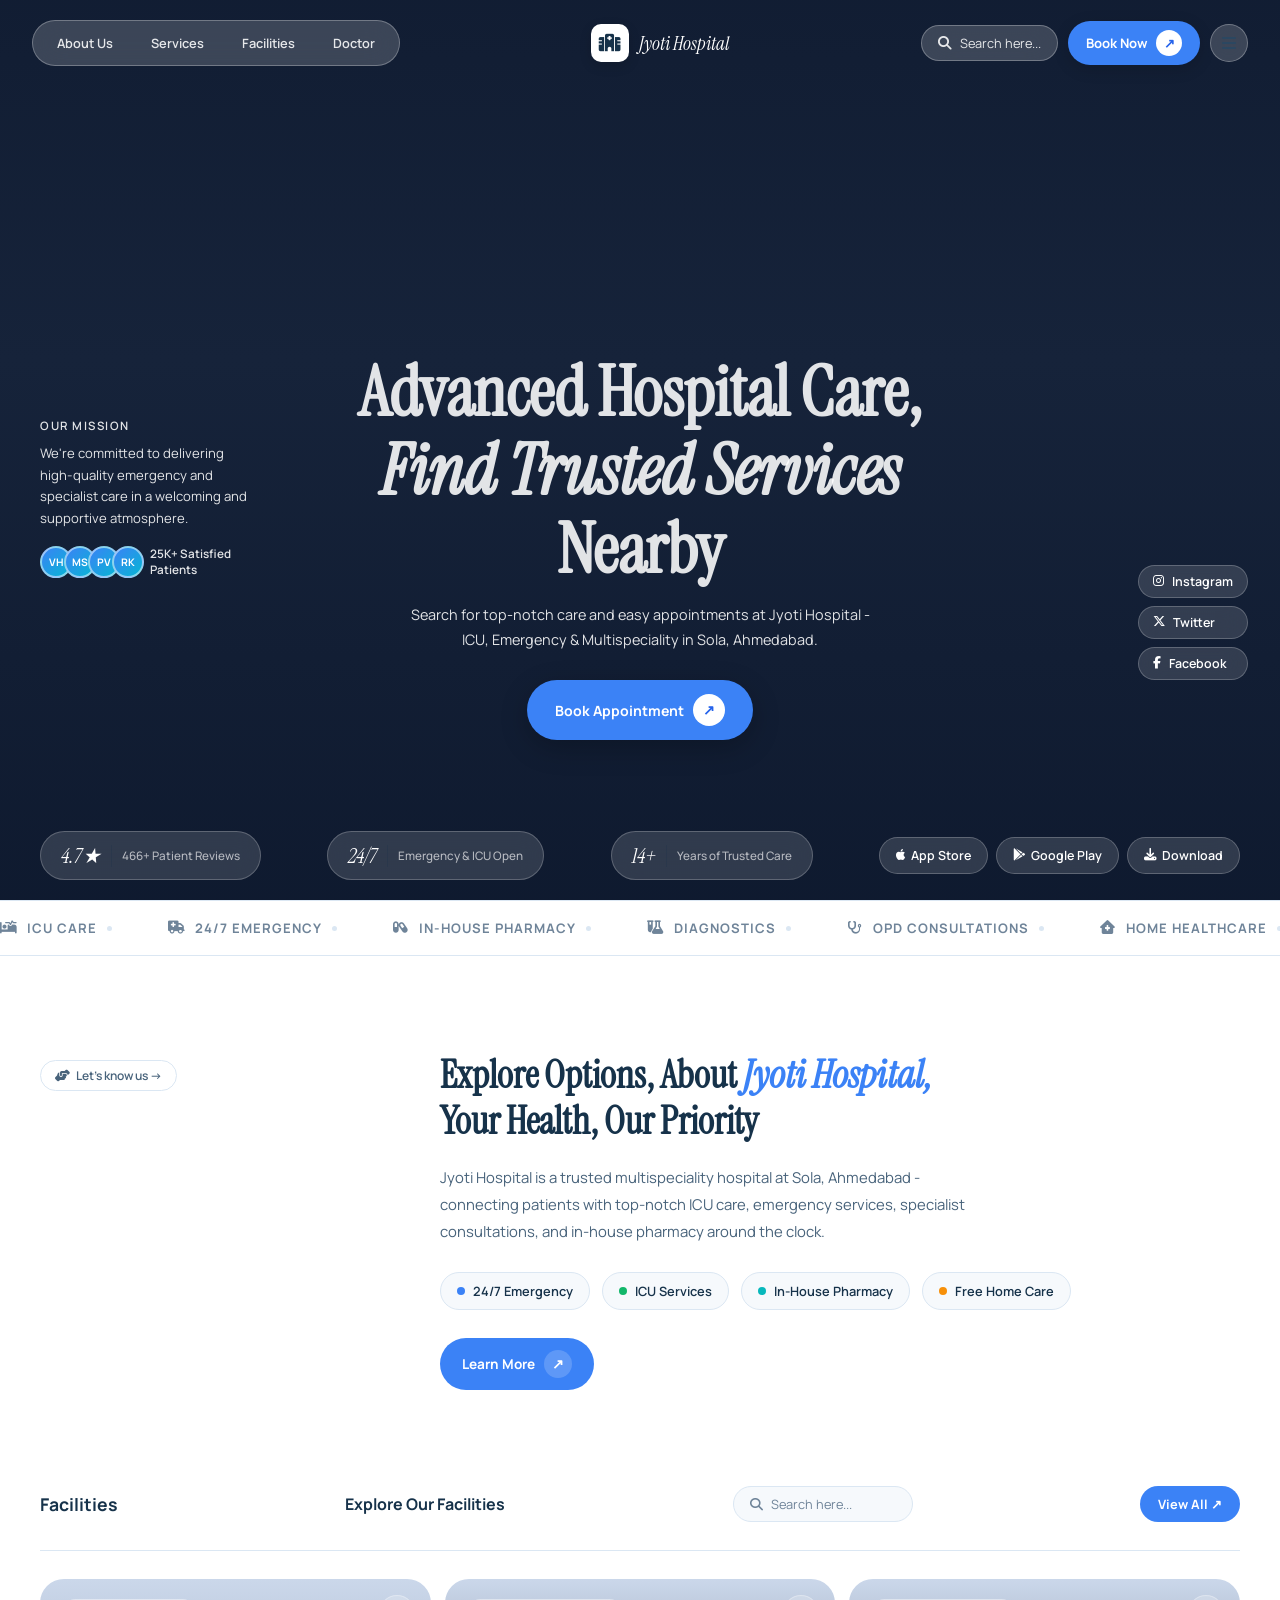
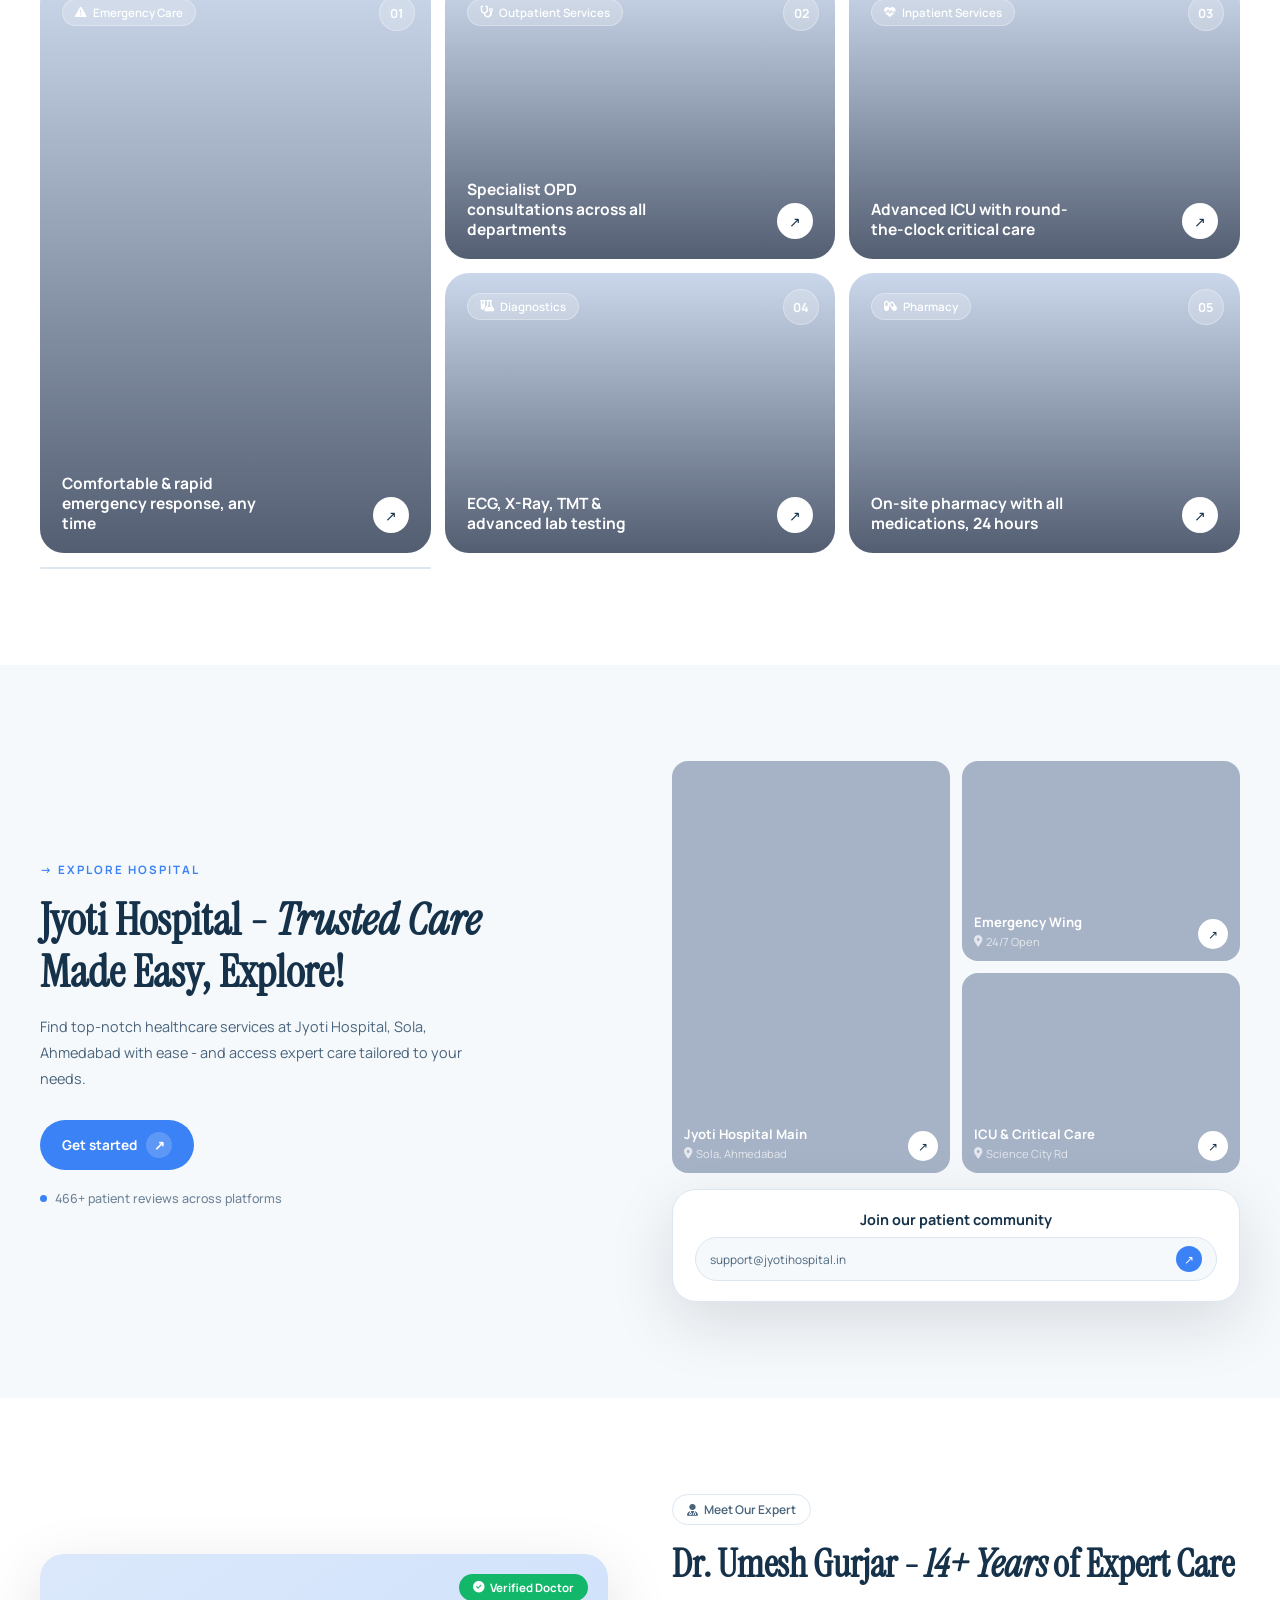
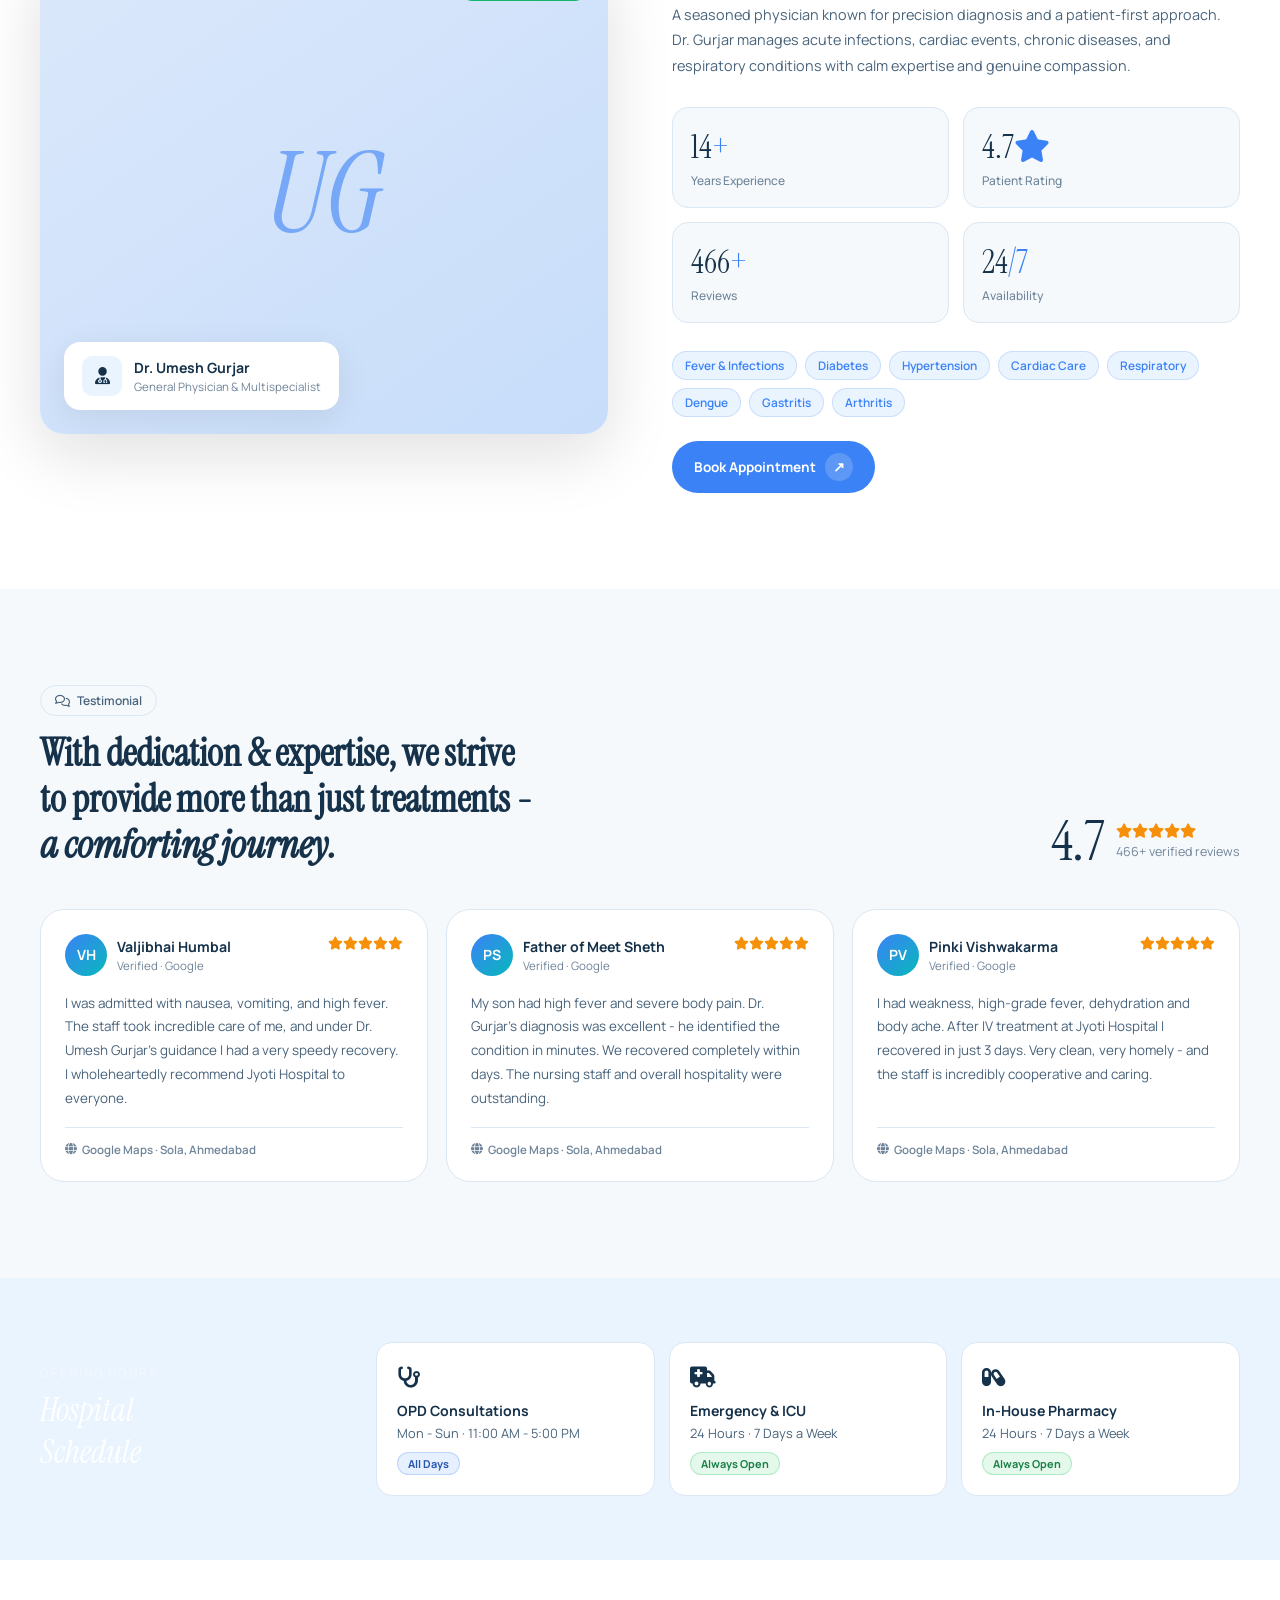
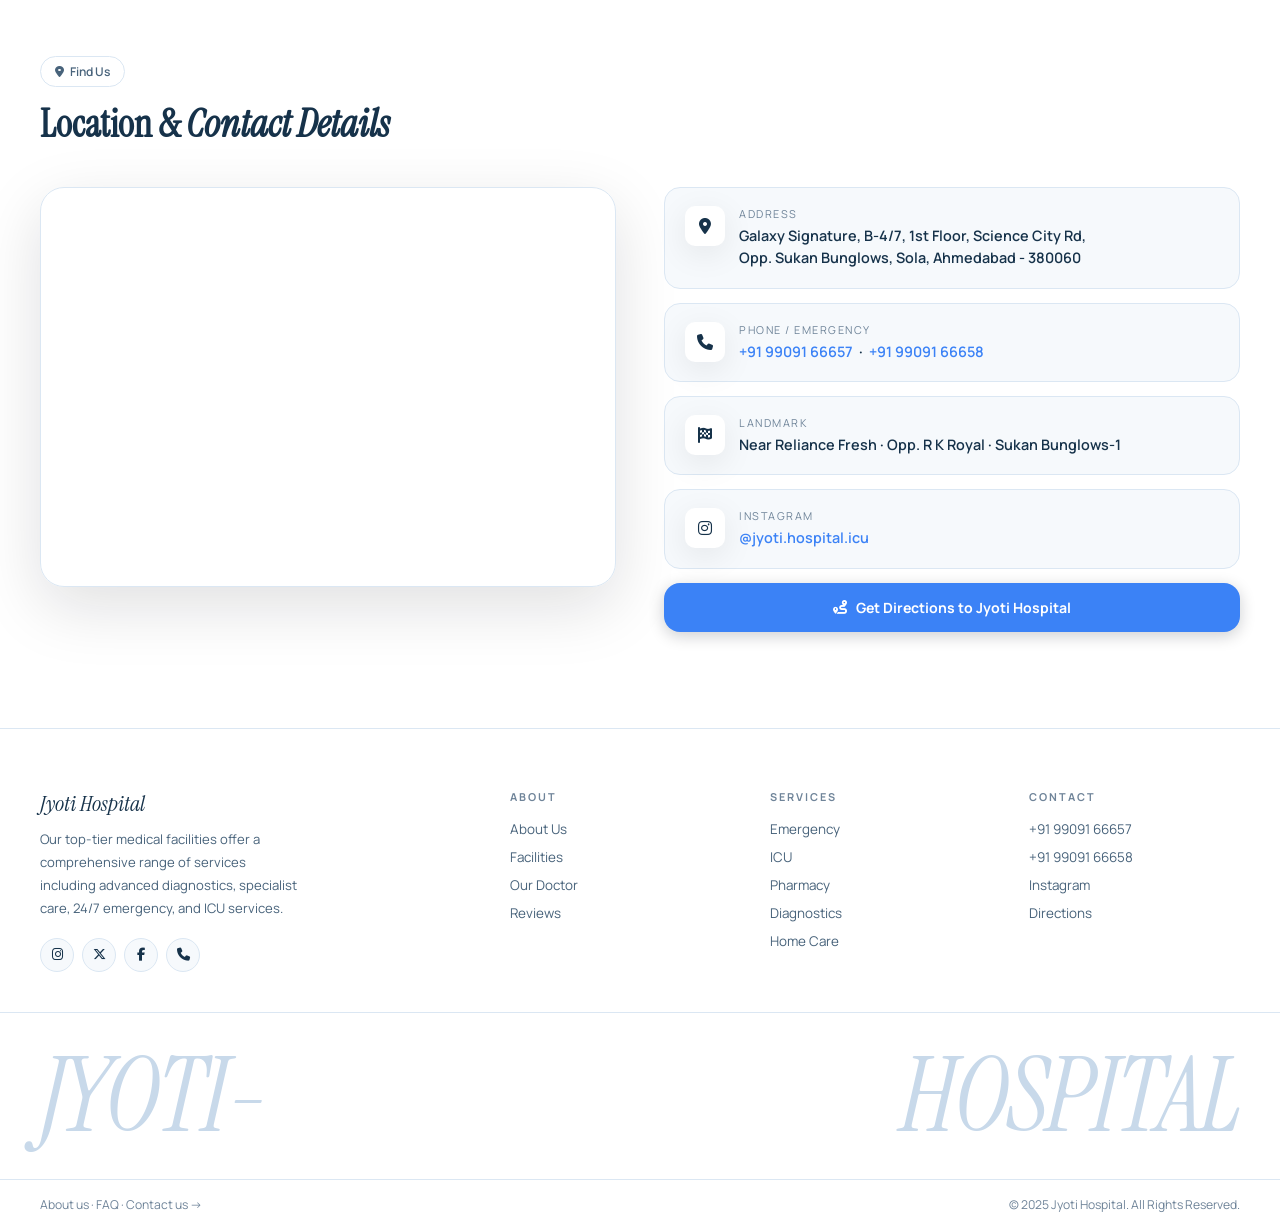
==== client/index.html @ 62dc6db6 "Initial commit of the hospital static website, including main entry point, 404 error page, and essen" ====
<!DOCTYPE html>
<html lang="en">
<head>
  <meta charset="UTF-8" />
  <meta name="viewport" content="width=device-width, initial-scale=1.0" />
  <title>Jyoti Hospital - ICU & Pharmacy, Ahmedabad</title>
  <meta
    name="description"
    content="Jyoti Hospital in Sola, Ahmedabad offers 24/7 emergency, ICU, in-house pharmacy, diagnostics, and specialist consultations."
  />
  <link
    href="https://fonts.googleapis.com/css2?family=Instrument+Serif:ital@0;1&family=Manrope:wght@300;400;500;600;700;800&display=swap"
    rel="stylesheet"
  />
  <link
    rel="stylesheet"
    href="https://cdn.jsdelivr.net/npm/@fortawesome/fontawesome-free@6.5.2/css/all.min.css"
  />
  <link rel="stylesheet" href="./assets/css/main.css" />
</head>
<body>
  <!-- NAV -->
  <div class="nav-wrap">
    <nav class="nav-pill-left">
      <a href="#about">About Us</a>
      <a href="#services">Services</a>
      <a href="#facilities">Facilities</a>
      <a href="#doctor">Doctor</a>
    </nav>
    <div class="nav-logo">
      <div class="nav-logo-icon"><i class="fa-solid fa-hospital"></i></div>
      <span class="nav-logo-name">Jyoti Hospital</span>
    </div>
    <div class="nav-right">
      <div class="nav-search"><span><i class="fa-solid fa-magnifying-glass"></i></span> Search here...</div>
      <a href="tel:+919909166657" class="nav-book"
        >Book Now
        <div
          class="btn-arrow"
          style="width: 26px; height: 26px; background: var(--ink); color: #fff; border-radius: 50%; display: flex; align-items: center; justify-content: center; font-size: 0.8rem"
        >
          ↗
        </div></a
      >
      <div class="nav-menu-btn"><i class="fa-solid fa-bars"></i></div>
    </div>
  </div>

  <!-- HERO -->
  <div class="hero">
    <div class="hero-img"></div>
    <div class="hero-overlay"></div>
    <div class="hero-content">
      <div class="hero-topleft">
        <div class="hero-topleft-label">Our Mission</div>
        <p>
          We're committed to delivering high-quality emergency and specialist care in a welcoming and supportive atmosphere.
        </p>
        <div class="hero-avatars">
          <div class="av-stack">
            <div class="av">VH</div>
            <div class="av">MS</div>
            <div class="av">PV</div>
            <div class="av">RK</div>
          </div>
          <span class="av-label">25K+ Satisfied Patients</span>
        </div>
      </div>

      <div class="hero-headline">
        <h1>Advanced Hospital Care,<br /><em>Find Trusted Services</em> Nearby</h1>
        <p>
          Search for top-notch care and easy appointments at Jyoti Hospital - ICU, Emergency &amp; Multispeciality in Sola, Ahmedabad.
        </p>
        <div class="hero-cta-row">
          <a href="tel:+919909166657" class="btn-hero">
            Book Appointment
            <div class="btn-hero-icon">↗</div>
          </a>
        </div>
      </div>

      <div class="hero-socials">
        <a href="https://www.instagram.com/jyoti.hospital.icu/" target="_blank" rel="noopener noreferrer" class="social-pill"
          ><i class="fa-brands fa-instagram"></i> Instagram</a
        >
        <a href="#" class="social-pill"><i class="fa-brands fa-x-twitter"></i> Twitter</a>
        <a href="https://www.facebook.com/JyotiHospitalICUPharmacy/" target="_blank" rel="noopener noreferrer" class="social-pill"
          ><i class="fa-brands fa-facebook-f"></i> Facebook</a
        >
      </div>

      <div class="hero-bottom">
        <div class="hero-stat-pill">
          <span class="hsp-num">4.7★</span>
          <span class="hsp-line"></span>
          <span class="hsp-lbl">466+ Patient Reviews</span>
        </div>
        <div class="hero-stat-pill">
          <span class="hsp-num">24/7</span>
          <span class="hsp-line"></span>
          <span class="hsp-lbl">Emergency & ICU Open</span>
        </div>
        <div class="hero-stat-pill">
          <span class="hsp-num">14+</span>
          <span class="hsp-line"></span>
          <span class="hsp-lbl">Years of Trusted Care</span>
        </div>
        <div class="hero-app-btns">
          <div class="app-btn"><i class="fa-brands fa-apple"></i> App Store</div>
          <div class="app-btn"><i class="fa-brands fa-google-play"></i> Google Play</div>
          <div class="app-btn"><i class="fa-solid fa-download"></i> Download</div>
        </div>
      </div>
    </div>
  </div>

  <!-- MARQUEE -->
  <div class="marquee-sec">
    <div class="marquee-track">
      <div class="marquee-item"><i class="fa-solid fa-bed-pulse"></i> ICU Care <span class="marquee-dot"></span></div>
      <div class="marquee-item"><i class="fa-solid fa-truck-medical"></i> 24/7 Emergency <span class="marquee-dot"></span></div>
      <div class="marquee-item"><i class="fa-solid fa-capsules"></i> In-House Pharmacy <span class="marquee-dot"></span></div>
      <div class="marquee-item"><i class="fa-solid fa-flask-vial"></i> Diagnostics <span class="marquee-dot"></span></div>
      <div class="marquee-item"><i class="fa-solid fa-stethoscope"></i> OPD Consultations <span class="marquee-dot"></span></div>
      <div class="marquee-item"><i class="fa-solid fa-house-medical"></i> Home Healthcare <span class="marquee-dot"></span></div>
      <div class="marquee-item"><i class="fa-solid fa-heart-pulse"></i> Cardiology <span class="marquee-dot"></span></div>
      <div class="marquee-item"><i class="fa-solid fa-vial-circle-check"></i> Nephrology <span class="marquee-dot"></span></div>
      <div class="marquee-item"><i class="fa-solid fa-bed-pulse"></i> ICU Care <span class="marquee-dot"></span></div>
      <div class="marquee-item"><i class="fa-solid fa-truck-medical"></i> 24/7 Emergency <span class="marquee-dot"></span></div>
      <div class="marquee-item"><i class="fa-solid fa-capsules"></i> In-House Pharmacy <span class="marquee-dot"></span></div>
      <div class="marquee-item"><i class="fa-solid fa-flask-vial"></i> Diagnostics <span class="marquee-dot"></span></div>
      <div class="marquee-item"><i class="fa-solid fa-stethoscope"></i> OPD Consultations <span class="marquee-dot"></span></div>
      <div class="marquee-item"><i class="fa-solid fa-house-medical"></i> Home Healthcare <span class="marquee-dot"></span></div>
      <div class="marquee-item"><i class="fa-solid fa-heart-pulse"></i> Cardiology <span class="marquee-dot"></span></div>
      <div class="marquee-item"><i class="fa-solid fa-vial-circle-check"></i> Nephrology <span class="marquee-dot"></span></div>
    </div>
  </div>

  <!-- ABOUT -->
  <div id="about" class="about-sec">
    <div class="about-tag-col sr">
      <div class="about-tag"><i class="fa-solid fa-handshake-angle"></i> Let's know us →</div>
    </div>
    <div class="about-main-col sr sd1">
      <h2>Explore Options, About <em>Jyoti Hospital,</em><br />Your Health, Our Priority</h2>
      <p>
        Jyoti Hospital is a trusted multispeciality hospital at Sola, Ahmedabad - connecting patients with top-notch ICU care, emergency services, specialist consultations, and in-house pharmacy around the clock.
      </p>
      <div class="about-feature-row">
        <div class="feat-pill"><span class="fp-dot fp-blue"></span> 24/7 Emergency</div>
        <div class="feat-pill"><span class="fp-dot fp-green"></span> ICU Services</div>
        <div class="feat-pill"><span class="fp-dot fp-teal"></span> In-House Pharmacy</div>
        <div class="feat-pill"><span class="fp-dot fp-gold"></span> Free Home Care</div>
      </div>
      <a href="#facilities" class="learn-btn">Learn More <div class="btn-arrow">↗</div></a>
    </div>
  </div>

  <!-- FACILITIES BENTO -->
  <section id="facilities" class="facilities-sec">
    <div class="fac-header sr">
      <span class="fac-title">Facilities</span>
      <span style="font-weight: 700; font-size: 1rem; color: var(--ink)">Explore Our Facilities</span>
      <div class="fac-search"><span><i class="fa-solid fa-magnifying-glass"></i></span> Search here...</div>
      <a href="#" class="view-all-btn">View All ↗</a>
    </div>
    <div class="bento sr">
      <div class="bento-card big">
        <div class="bc-img bg-emergency"></div>
        <div class="bc-overlay"></div>
        <div class="bc-content">
          <div class="bc-tag"><i class="fa-solid fa-triangle-exclamation"></i> Emergency Care</div>
          <div class="bc-bottom">
            <div>
              <div class="bc-title">Comfortable & rapid emergency response, any time</div>
            </div>
            <div class="bc-arrow">↗</div>
          </div>
        </div>
        <div class="bc-num">01</div>
      </div>

      <div class="bento-card">
        <div class="bc-img bg-opd"></div>
        <div class="bc-overlay"></div>
        <div class="bc-content">
          <div class="bc-tag"><i class="fa-solid fa-stethoscope"></i> Outpatient Services</div>
          <div class="bc-bottom">
            <div class="bc-title">Specialist OPD consultations across all departments</div>
            <div class="bc-arrow">↗</div>
          </div>
        </div>
        <div class="bc-num">02</div>
      </div>

      <div class="bento-card">
        <div class="bc-img bg-icu"></div>
        <div class="bc-overlay"></div>
        <div class="bc-content">
          <div class="bc-tag"><i class="fa-solid fa-heart-pulse"></i> Inpatient Services</div>
          <div class="bc-bottom">
            <div class="bc-title">Advanced ICU with round-the-clock critical care</div>
            <div class="bc-arrow">↗</div>
          </div>
        </div>
        <div class="bc-num">03</div>
      </div>

      <div class="bento-card">
        <div class="bc-img bg-diagnostics"></div>
        <div class="bc-overlay"></div>
        <div class="bc-content">
          <div class="bc-tag"><i class="fa-solid fa-flask-vial"></i> Diagnostics</div>
          <div class="bc-bottom">
            <div class="bc-title">ECG, X-Ray, TMT & advanced lab testing</div>
            <div class="bc-arrow">↗</div>
          </div>
        </div>
        <div class="bc-num">04</div>
      </div>

      <div class="bento-card">
        <div class="bc-img bg-pharmacy"></div>
        <div class="bc-overlay"></div>
        <div class="bc-content">
          <div class="bc-tag"><i class="fa-solid fa-capsules"></i> Pharmacy</div>
          <div class="bc-bottom">
            <div class="bc-title">On-site pharmacy with all medications, 24 hours</div>
            <div class="bc-arrow">↗</div>
          </div>
        </div>
        <div class="bc-num">05</div>
      </div>

      <div class="bento-card" style="background: var(--sky); border: 1.5px solid var(--border)">
        <div class="bc-content" style="justify-content: center; text-align: center; align-items: center; gap: 16px">
          <div style="font-size: 2.5rem"><i class="fa-regular fa-calendar-check"></i></div>
          <div>
            <div style="font-size: 0.88rem; font-weight: 700; color: var(--ink); margin-bottom: 8px">Book an Appointment</div>
            <div style="font-size: 0.78rem; color: var(--sub); line-height: 1.6">
              For personalised consultations, specialist treatments, or routine check-ups - take a step towards better health.
            </div>
          </div>
          <a
            href="tel:+919909166657"
            style="display: inline-flex; align-items: center; gap: 8px; background: var(--ink); color: #fff; font-size: 0.82rem; font-weight: 700; padding: 10px 20px; border-radius: var(--r-pill)"
            ><i class="fa-solid fa-phone"></i> Call Now ↗</a
          >
        </div>
      </div>
    </div>
  </section>

  <!-- EXPLORE / NEARBY -->
  <section class="explore-sec">
    <div class="explore-inner">
      <div class="explore-grid">
        <div class="explore-left sr">
          <div class="explore-tag">→ Explore Hospital</div>
          <h2>Jyoti Hospital - <em>Trusted Care</em><br />Made Easy, Explore!</h2>
          <p>
            Find top-notch healthcare services at Jyoti Hospital, Sola, Ahmedabad with ease - and access expert care tailored to your needs.
          </p>
          <a href="tel:+919909166657" class="get-started"
            >Get started
            <div
              style="width: 26px; height: 26px; background: rgba(255, 255, 255, 0.18); border-radius: 50%; display: flex; align-items: center; justify-content: center; font-size: 0.8rem"
            >
              ↗
            </div></a
          >
          <div class="trust-row">
            <div class="trust-dot"></div>
            <span class="trust-txt">466+ patient reviews across platforms</span>
          </div>
        </div>
        <div class="explore-right sr sd1">
          <div class="mosaic">
            <div class="mosaic-card">
              <div class="mc-img" style="background-image: url('https://images.unsplash.com/photo-1519494026892-80bbd2d6fd0d?w=600&q=80')"></div>
              <div class="mc-overlay"></div>
              <div class="mc-label">
                <div>
                  <div class="mc-title">Jyoti Hospital Main</div>
                  <div class="mc-loc"><i class="fa-solid fa-location-dot"></i> Sola, Ahmedabad</div>
                </div>
                <div class="mc-btn">↗</div>
              </div>
            </div>
            <div class="mosaic-card">
              <div class="mc-img" style="background-image: url('https://images.unsplash.com/photo-1586773860418-d37222d8fce3?w=600&q=80')"></div>
              <div class="mc-overlay"></div>
              <div class="mc-label">
                <div>
                  <div class="mc-title">Emergency Wing</div>
                  <div class="mc-loc"><i class="fa-solid fa-location-dot"></i> 24/7 Open</div>
                </div>
                <div class="mc-btn">↗</div>
              </div>
            </div>
            <div class="mosaic-card">
              <div class="mc-img" style="background-image: url('https://images.unsplash.com/photo-1576091160399-112ba8d25d1d?w=600&q=80')"></div>
              <div class="mc-overlay"></div>
              <div class="mc-label">
                <div>
                  <div class="mc-title">ICU & Critical Care</div>
                  <div class="mc-loc"><i class="fa-solid fa-location-dot"></i> Science City Rd</div>
                </div>
                <div class="mc-btn">↗</div>
              </div>
            </div>
          </div>
          <div class="community-card" style="position: relative; top: auto; left: auto; transform: none; margin-top: 16px">
            <div class="cc-title">Join our patient community</div>
            <div class="cc-email">
              <span>support@jyotihospital.in</span>
              <div
                style="width: 26px; height: 26px; background: var(--blue); border-radius: 50%; display: flex; align-items: center; justify-content: center; font-size: 0.75rem; color: #fff; flex-shrink: 0"
              >
                ↗
              </div>
            </div>
          </div>
        </div>
      </div>
    </div>
  </section>

  <!-- DOCTOR -->
  <section id="doctor" class="doctor-sec">
    <div class="doc-grid">
      <div class="doc-left sr">
        <div class="doc-img-frame">
          <div class="doc-img-bg"></div>
          <div class="doc-initials">UG</div>
          <div class="doc-badge">
            <div class="db-icon"><i class="fa-solid fa-user-doctor"></i></div>
            <div>
              <div class="db-name">Dr. Umesh Gurjar</div>
              <div class="db-role">General Physician & Multispecialist</div>
            </div>
          </div>
          <div class="doc-verified-badge"><i class="fa-solid fa-circle-check"></i> Verified Doctor</div>
        </div>
      </div>
      <div class="doc-right sr sd1">
        <div class="about-tag" style="margin-bottom: 16px"><i class="fa-solid fa-user-doctor"></i> Meet Our Expert</div>
        <h2
          style="font-family: 'Instrument Serif', serif; font-size: clamp(1.8rem, 3vw, 2.8rem); color: var(--ink); line-height: 1.2; margin-bottom: 14px"
        >
          Dr. Umesh Gurjar - <em>14+ Years</em> of Expert Care
        </h2>
        <p style="font-size: 0.9rem; color: var(--sub); line-height: 1.8; margin-bottom: 20px">
          A seasoned physician known for precision diagnosis and a patient-first approach. Dr. Gurjar manages acute infections,
          cardiac events, chronic diseases, and respiratory conditions with calm expertise and genuine compassion.
        </p>
        <div class="doc-stats">
          <div class="dstat"><div class="dstat-num">14<span>+</span></div><div class="dstat-lbl">Years Experience</div></div>
          <div class="dstat"><div class="dstat-num">4.7<span><i class="fa-solid fa-star"></i></span></div><div class="dstat-lbl">Patient Rating</div></div>
          <div class="dstat"><div class="dstat-num">466<span>+</span></div><div class="dstat-lbl">Reviews</div></div>
          <div class="dstat"><div class="dstat-num">24<span>/7</span></div><div class="dstat-lbl">Availability</div></div>
        </div>
        <div class="specialty-tags">
          <span class="stag">Fever & Infections</span>
          <span class="stag">Diabetes</span>
          <span class="stag">Hypertension</span>
          <span class="stag">Cardiac Care</span>
          <span class="stag">Respiratory</span>
          <span class="stag">Dengue</span>
          <span class="stag">Gastritis</span>
          <span class="stag">Arthritis</span>
        </div>
        <a href="tel:+919909166657" class="learn-btn" style="margin-top: 24px">Book Appointment <div class="btn-arrow">↗</div></a>
      </div>
    </div>
  </section>

  <!-- REVIEWS -->
  <section id="reviews" class="reviews-sec">
    <div class="reviews-inner">
      <div class="reviews-header sr">
        <div>
          <div class="testimonial-tag"><i class="fa-regular fa-comments"></i> Testimonial</div>
          <h2 style="font-family: 'Instrument Serif', serif; font-size: clamp(1.8rem, 3vw, 2.6rem); color: var(--ink); max-width: 500px; line-height: 1.2">
            With dedication & expertise, we strive to provide more than just treatments - <em>a comforting journey.</em>
          </h2>
        </div>
        <div>
          <div class="rev-score-row">
            <div class="rev-score-num">4.7</div>
            <div>
              <div class="rev-score-stars"><i class="fa-solid fa-star"></i><i class="fa-solid fa-star"></i><i class="fa-solid fa-star"></i><i class="fa-solid fa-star"></i><i class="fa-solid fa-star"></i></div>
              <div class="rev-score-note">466+ verified reviews</div>
            </div>
          </div>
        </div>
      </div>
      <div class="reviews-grid sr">
        <div class="rev-card">
          <div class="rev-top">
            <div style="display: flex; align-items: center; gap: 10px">
              <div class="rev-av">VH</div>
              <div>
                <div class="rev-name">Valjibhai Humbal</div>
                <div class="rev-date">Verified · Google</div>
              </div>
            </div>
            <div class="rev-stars2"><i class="fa-solid fa-star"></i><i class="fa-solid fa-star"></i><i class="fa-solid fa-star"></i><i class="fa-solid fa-star"></i><i class="fa-solid fa-star"></i></div>
          </div>
          <p class="rev-text">
            I was admitted with nausea, vomiting, and high fever. The staff took incredible care of me, and under Dr. Umesh Gurjar's guidance I had a very speedy recovery. I wholeheartedly recommend Jyoti Hospital to everyone.
          </p>
          <div class="rev-platform"><i class="fa-solid fa-globe"></i> Google Maps · Sola, Ahmedabad</div>
        </div>

        <div class="rev-card">
          <div class="rev-top">
            <div style="display: flex; align-items: center; gap: 10px">
              <div class="rev-av">PS</div>
              <div>
                <div class="rev-name">Father of Meet Sheth</div>
                <div class="rev-date">Verified · Google</div>
              </div>
            </div>
            <div class="rev-stars2"><i class="fa-solid fa-star"></i><i class="fa-solid fa-star"></i><i class="fa-solid fa-star"></i><i class="fa-solid fa-star"></i><i class="fa-solid fa-star"></i></div>
          </div>
          <p class="rev-text">
            My son had high fever and severe body pain. Dr. Gurjar's diagnosis was excellent - he identified the condition in minutes. We recovered completely within days. The nursing staff and overall hospitality were outstanding.
          </p>
          <div class="rev-platform"><i class="fa-solid fa-globe"></i> Google Maps · Sola, Ahmedabad</div>
        </div>

        <div class="rev-card">
          <div class="rev-top">
            <div style="display: flex; align-items: center; gap: 10px">
              <div class="rev-av">PV</div>
              <div>
                <div class="rev-name">Pinki Vishwakarma</div>
                <div class="rev-date">Verified · Google</div>
              </div>
            </div>
            <div class="rev-stars2"><i class="fa-solid fa-star"></i><i class="fa-solid fa-star"></i><i class="fa-solid fa-star"></i><i class="fa-solid fa-star"></i><i class="fa-solid fa-star"></i></div>
          </div>
          <p class="rev-text">
            I had weakness, high-grade fever, dehydration and body ache. After IV treatment at Jyoti Hospital I recovered in just 3 days. Very clean, very homely - and the staff is incredibly cooperative and caring.
          </p>
          <div class="rev-platform"><i class="fa-solid fa-globe"></i> Google Maps · Sola, Ahmedabad</div>
        </div>
      </div>
    </div>
  </section>

  <!-- TIMINGS -->
  <div class="timings-sec">
    <div class="timings-inner">
      <div class="sr">
        <div class="timings-label">
          <small>Opening Hours</small>
          Hospital<br /><em style="font-style: italic">Schedule</em>
        </div>
      </div>
      <div class="timings-grid sr sd1">
        <div class="tcard">
          <div class="tcard-icon"><i class="fa-solid fa-stethoscope"></i></div>
          <div class="tcard-title">OPD Consultations</div>
          <div class="tcard-time">Mon - Sun · 11:00 AM - 5:00 PM</div>
          <div class="tcard-badge tb-blue">All Days</div>
        </div>
        <div class="tcard">
          <div class="tcard-icon"><i class="fa-solid fa-truck-medical"></i></div>
          <div class="tcard-title">Emergency & ICU</div>
          <div class="tcard-time">24 Hours · 7 Days a Week</div>
          <div class="tcard-badge tb-green">Always Open</div>
        </div>
        <div class="tcard">
          <div class="tcard-icon"><i class="fa-solid fa-capsules"></i></div>
          <div class="tcard-title">In-House Pharmacy</div>
          <div class="tcard-time">24 Hours · 7 Days a Week</div>
          <div class="tcard-badge tb-green">Always Open</div>
        </div>
      </div>
    </div>
  </div>

  <!-- CONTACT -->
  <section id="contact" class="contact-sec">
    <div class="sr" style="margin-bottom: 40px">
      <div class="about-tag" style="margin-bottom: 14px"><i class="fa-solid fa-location-dot"></i> Find Us</div>
      <h2 style="font-family: 'Instrument Serif', serif; font-size: clamp(1.8rem, 3vw, 2.6rem); color: var(--ink); line-height: 1.2">
        Location & <em>Contact Details</em>
      </h2>
    </div>
    <div class="contact-grid">
      <div class="map-box sr">
        <iframe
          src="https://www.google.com/maps/embed?pb=!1m18!1m12!1m3!1d3671.5!2d72.5310!3d23.0730!2m3!1f0!2f0!3f0!3m2!1i1024!2i768!4f13.1!3m3!1m2!1s0x395e832a!2sJyoti+Hospital+ICU+%26+Pharmacy!5e0!3m2!1sen!2sin!4v1680000000000!5m2!1sen!2sin"
          allowfullscreen
          loading="lazy"
          referrerpolicy="no-referrer-when-downgrade"
        ></iframe>
      </div>
      <div class="contact-info sr sd1">
        <div class="ci-card">
          <div class="ci-icon"><i class="fa-solid fa-location-dot"></i></div>
          <div>
            <div class="ci-lbl">Address</div>
            <div class="ci-val">
              Galaxy Signature, B-4/7, 1st Floor, Science City Rd,<br />
              Opp. Sukan Bunglows, Sola, Ahmedabad - 380060
            </div>
          </div>
        </div>
        <div class="ci-card">
          <div class="ci-icon"><i class="fa-solid fa-phone"></i></div>
          <div>
            <div class="ci-lbl">Phone / Emergency</div>
            <div class="ci-val">
              <a href="tel:+919909166657">+91 99091 66657</a> &nbsp;·&nbsp; <a href="tel:+919909166658">+91 99091 66658</a>
            </div>
          </div>
        </div>
        <div class="ci-card">
          <div class="ci-icon"><i class="fa-solid fa-flag-checkered"></i></div>
          <div>
            <div class="ci-lbl">Landmark</div>
            <div class="ci-val">Near Reliance Fresh · Opp. R K Royal · Sukan Bunglows-1</div>
          </div>
        </div>
        <div class="ci-card">
          <div class="ci-icon"><i class="fa-brands fa-instagram"></i></div>
          <div>
            <div class="ci-lbl">Instagram</div>
            <div class="ci-val">
              <a href="https://www.instagram.com/jyoti.hospital.icu/" target="_blank" rel="noopener noreferrer">@jyoti.hospital.icu</a>
            </div>
          </div>
        </div>
        <a href="https://www.google.com/maps/dir/?api=1&destination=Jyoti+Hospital+Sola+Ahmedabad" target="_blank" rel="noopener noreferrer" class="dir-cta"
          ><i class="fa-solid fa-route"></i> Get Directions to Jyoti Hospital</a
        >
      </div>
    </div>
  </section>

  <!-- FOOTER -->
  <footer>
    <div class="footer-top">
      <div>
        <div class="fb-name">Jyoti Hospital</div>
        <p class="fb-desc">
          Our top-tier medical facilities offer a comprehensive range of services including advanced diagnostics, specialist care, 24/7 emergency, and ICU services.
        </p>
        <div class="fb-socials">
          <a class="fb-soc" href="https://www.instagram.com/jyoti.hospital.icu/" target="_blank" rel="noopener noreferrer"><i class="fa-brands fa-instagram"></i></a>
          <a class="fb-soc" href="#" target="_blank" rel="noopener noreferrer"><i class="fa-brands fa-x-twitter"></i></a>
          <a class="fb-soc" href="https://www.facebook.com/JyotiHospitalICUPharmacy/" target="_blank" rel="noopener noreferrer"><i class="fa-brands fa-facebook-f"></i></a>
          <a class="fb-soc" href="tel:+919909166657"><i class="fa-solid fa-phone"></i></a>
        </div>
      </div>
      <div class="fc">
        <div class="fc-head">About</div>
        <a href="#about">About Us</a>
        <a href="#facilities">Facilities</a>
        <a href="#doctor">Our Doctor</a>
        <a href="#reviews">Reviews</a>
      </div>
      <div class="fc">
        <div class="fc-head">Services</div>
        <a href="#facilities">Emergency</a>
        <a href="#facilities">ICU</a>
        <a href="#facilities">Pharmacy</a>
        <a href="#facilities">Diagnostics</a>
        <a href="#facilities">Home Care</a>
      </div>
      <div class="fc">
        <div class="fc-head">Contact</div>
        <a href="tel:+919909166657">+91 99091 66657</a>
        <a href="tel:+919909166658">+91 99091 66658</a>
        <a href="https://www.instagram.com/jyoti.hospital.icu/" target="_blank" rel="noopener noreferrer">Instagram</a>
        <a href="https://www.google.com/maps/dir/?api=1&destination=Jyoti+Hospital+Sola+Ahmedabad" target="_blank" rel="noopener noreferrer">Directions</a>
      </div>
    </div>
    <div class="footer-wordmark">
      <div class="wordmark">JYOTI-</div>
      <div class="wordmark">HOSPITAL</div>
    </div>
    <div
      style="padding: 16px 40px; display: flex; justify-content: space-between; align-items: center; border-top: 1px solid var(--border); font-size: 0.76rem; color: var(--muted); flex-wrap: wrap; gap: 8px"
    >
      <span>About us · FAQ · Contact us →</span>
      <span>© 2025 Jyoti Hospital. All Rights Reserved.</span>
    </div>
  </footer>

  <script defer src="./assets/js/main.js"></script>
</body>
</html>
---- client/assets/css/main.css ----
/* TOKENS */
:root {
  --ink: #0c1117;
  --ink2: #1e2733;
  --white: #ffffff;
  --snow: #f5f6f8;
  --mist: #edf0f4;
  --border: #e2e6ec;
  --sub: #5a6478;
  --muted: #8c95a6;
  --blue: #1a5ce8;
  --blue2: #1248c4;
  --sky: #e8f0fd;
  --teal: #07b8bc;
  --green: #12b76a;
  --red: #f04438;
  --gold: #f79009;
  --r-pill: 999px;
  --r-lg: 24px;
  --r-md: 16px;
  --r-sm: 10px;
  --shadow: 0 8px 32px rgba(12, 17, 23, 0.08);
  --shadow-lg: 0 20px 64px rgba(12, 17, 23, 0.13);
}

*,
*::before,
*::after {
  box-sizing: border-box;
  margin: 0;
  padding: 0;
}

html {
  scroll-behavior: smooth;
}

body {
  font-family: "Manrope", sans-serif;
  background: var(--white);
  color: var(--ink);
  overflow-x: hidden;
}

a {
  text-decoration: none;
  color: inherit;
}

::-webkit-scrollbar {
  width: 4px;
}

::-webkit-scrollbar-thumb {
  background: var(--blue);
  border-radius: 2px;
}

/* NAV */
.nav-wrap {
  position: absolute;
  top: 0;
  left: 0;
  right: 0;
  z-index: 100;
  padding: 20px 32px;
  display: flex;
  align-items: center;
  justify-content: space-between;
  gap: 16px;
}

.nav-pill-left {
  display: flex;
  align-items: center;
  gap: 6px;
  background: rgba(255, 255, 255, 0.18);
  backdrop-filter: blur(16px);
  border: 1px solid rgba(255, 255, 255, 0.28);
  border-radius: var(--r-pill);
  padding: 6px 8px;
}

.nav-pill-left a {
  font-size: 0.8rem;
  font-weight: 600;
  color: rgba(255, 255, 255, 0.88);
  padding: 7px 16px;
  border-radius: var(--r-pill);
  transition: background 0.2s, color 0.2s;
}

.nav-pill-left a:hover {
  background: rgba(255, 255, 255, 0.18);
  color: #fff;
}

.nav-logo {
  position: absolute;
  left: 50%;
  transform: translateX(-50%);
  display: flex;
  align-items: center;
  gap: 10px;
}

.nav-logo-icon {
  width: 38px;
  height: 38px;
  background: #fff;
  border-radius: 10px;
  display: flex;
  align-items: center;
  justify-content: center;
  font-size: 1.1rem;
  box-shadow: 0 4px 12px rgba(0, 0, 0, 0.15);
}

.nav-logo-name {
  font-family: "Instrument Serif", serif;
  font-size: 1.2rem;
  color: #fff;
  font-style: italic;
}

.nav-right {
  display: flex;
  align-items: center;
  gap: 10px;
}

.nav-search {
  display: flex;
  align-items: center;
  gap: 8px;
  background: rgba(255, 255, 255, 0.18);
  backdrop-filter: blur(16px);
  border: 1px solid rgba(255, 255, 255, 0.28);
  border-radius: var(--r-pill);
  padding: 8px 16px;
  color: rgba(255, 255, 255, 0.7);
  font-size: 0.8rem;
  cursor: pointer;
  min-width: 120px;
}

.nav-search span {
  font-size: 0.85rem;
}

.nav-book {
  display: flex;
  align-items: center;
  gap: 8px;
  background: #fff;
  color: var(--ink);
  font-size: 0.82rem;
  font-weight: 700;
  padding: 9px 18px;
  border-radius: var(--r-pill);
  box-shadow: 0 4px 16px rgba(0, 0, 0, 0.15);
  transition: transform 0.2s, box-shadow 0.2s;
}

.nav-book:hover {
  transform: scale(1.03);
  box-shadow: 0 6px 24px rgba(0, 0, 0, 0.2);
}

.nav-menu-btn {
  width: 38px;
  height: 38px;
  background: rgba(255, 255, 255, 0.18);
  border: 1px solid rgba(255, 255, 255, 0.28);
  border-radius: 50%;
  backdrop-filter: blur(16px);
  display: flex;
  align-items: center;
  justify-content: center;
  cursor: pointer;
  color: #fff;
  font-size: 1rem;
}

/* HERO */
.hero {
  height: 100vh;
  min-height: 680px;
  position: relative;
  overflow: hidden;
  background: #1a2840;
}

.hero-img {
  position: absolute;
  inset: 0;
  background: url("https://images.unsplash.com/photo-1586773860418-d37222d8fce3?w=1600&q=85")
    center / cover no-repeat;
  transition: transform 8s ease;
}

.hero:hover .hero-img {
  transform: scale(1.03);
}

.hero-overlay {
  position: absolute;
  inset: 0;
  background: linear-gradient(
    180deg,
    rgba(10, 20, 40, 0.55) 0%,
    rgba(10, 20, 40, 0.25) 40%,
    rgba(10, 20, 40, 0.7) 100%
  );
}

.hero-content {
  position: relative;
  z-index: 2;
  height: 100%;
  display: flex;
  flex-direction: column;
  padding: 0 40px 60px;
}

.hero-topleft {
  position: absolute;
  left: 40px;
  top: 50%;
  transform: translateY(-20%);
  max-width: 210px;
}

.hero-topleft-label {
  font-size: 0.72rem;
  font-weight: 600;
  letter-spacing: 1.5px;
  text-transform: uppercase;
  color: rgba(255, 255, 255, 0.55);
  margin-bottom: 10px;
}

.hero-topleft p {
  font-size: 0.82rem;
  color: rgba(255, 255, 255, 0.72);
  line-height: 1.65;
}

.hero-avatars {
  display: flex;
  align-items: center;
  gap: 6px;
  margin-top: 16px;
}

.av-stack {
  display: flex;
}

.av-stack .av {
  width: 32px;
  height: 32px;
  border-radius: 50%;
  border: 2px solid rgba(255, 255, 255, 0.5);
  background: linear-gradient(135deg, #3b82f6, #06b6d4);
  margin-left: -8px;
  display: flex;
  align-items: center;
  justify-content: center;
  font-size: 0.65rem;
  font-weight: 700;
  color: #fff;
}

.av-stack .av:first-child {
  margin-left: 0;
}

.av-label {
  font-size: 0.73rem;
  color: rgba(255, 255, 255, 0.65);
  font-weight: 600;
}

.hero-headline {
  position: absolute;
  left: 50%;
  bottom: 160px;
  transform: translateX(-50%);
  text-align: center;
  width: 100%;
  max-width: 720px;
  padding: 0 24px;
}

.hero-headline h1 {
  font-family: "Instrument Serif", serif;
  font-size: clamp(2.6rem, 5.5vw, 4.8rem);
  color: #fff;
  line-height: 1.12;
  letter-spacing: -0.5px;
  margin-bottom: 14px;
}

.hero-headline h1 em {
  font-style: italic;
  color: rgba(255, 255, 255, 0.7);
}

.hero-headline p {
  font-size: 0.9rem;
  color: rgba(255, 255, 255, 0.65);
  line-height: 1.7;
  max-width: 460px;
  margin: 0 auto 28px;
}

.hero-cta-row {
  display: flex;
  align-items: center;
  justify-content: center;
  gap: 12px;
  flex-wrap: wrap;
}

.btn-hero {
  display: inline-flex;
  align-items: center;
  gap: 9px;
  background: #fff;
  color: var(--ink);
  font-size: 0.88rem;
  font-weight: 700;
  padding: 14px 28px;
  border-radius: var(--r-pill);
  box-shadow: 0 8px 28px rgba(0, 0, 0, 0.22);
  transition: transform 0.2s, box-shadow 0.2s;
}

.btn-hero:hover {
  transform: translateY(-2px);
  box-shadow: 0 14px 36px rgba(0, 0, 0, 0.28);
}

.btn-hero-icon {
  width: 32px;
  height: 32px;
  background: var(--ink);
  color: #fff;
  border-radius: 50%;
  display: flex;
  align-items: center;
  justify-content: center;
  font-size: 0.85rem;
}

.hero-socials {
  position: absolute;
  right: 32px;
  bottom: 220px;
  display: flex;
  flex-direction: column;
  gap: 8px;
}

.social-pill {
  display: flex;
  align-items: center;
  gap: 8px;
  background: rgba(255, 255, 255, 0.14);
  border: 1px solid rgba(255, 255, 255, 0.22);
  backdrop-filter: blur(12px);
  border-radius: var(--r-pill);
  padding: 7px 14px;
  color: #fff;
  font-size: 0.78rem;
  font-weight: 600;
  transition: background 0.2s;
  cursor: pointer;
}

.social-pill:hover {
  background: rgba(255, 255, 255, 0.22);
}

.hero-bottom {
  position: absolute;
  bottom: 0;
  left: 0;
  right: 0;
  padding: 20px 40px;
  display: flex;
  align-items: center;
  justify-content: space-between;
  gap: 16px;
  flex-wrap: wrap;
}

.hero-stat-pill {
  display: flex;
  align-items: center;
  gap: 10px;
  background: rgba(255, 255, 255, 0.12);
  border: 1px solid rgba(255, 255, 255, 0.2);
  backdrop-filter: blur(12px);
  border-radius: var(--r-pill);
  padding: 10px 20px;
  color: #fff;
}

.hsp-num {
  font-family: "Instrument Serif", serif;
  font-size: 1.3rem;
  font-style: italic;
  font-weight: 400;
}

.hsp-line {
  width: 1px;
  height: 22px;
  background: rgba(255, 255, 255, 0.25);
}

.hsp-lbl {
  font-size: 0.73rem;
  opacity: 0.65;
  font-weight: 500;
}

.hero-app-btns {
  display: flex;
  align-items: center;
  gap: 8px;
}

.app-btn {
  display: flex;
  align-items: center;
  gap: 6px;
  background: rgba(255, 255, 255, 0.14);
  border: 1px solid rgba(255, 255, 255, 0.22);
  backdrop-filter: blur(12px);
  border-radius: var(--r-pill);
  padding: 9px 16px;
  color: #fff;
  font-size: 0.78rem;
  font-weight: 600;
  transition: background 0.2s;
  cursor: pointer;
}

.app-btn:hover {
  background: rgba(255, 255, 255, 0.22);
}

/* ABOUT SECTION */
.about-sec {
  padding: 96px 40px;
  display: grid;
  grid-template-columns: 1fr 1fr 1fr;
  gap: 0;
  max-width: 1280px;
  margin: 0 auto;
  align-items: start;
}

.about-tag-col {
  padding-right: 40px;
  padding-top: 8px;
}

.about-tag {
  display: inline-flex;
  align-items: center;
  gap: 6px;
  border: 1px solid var(--border);
  border-radius: var(--r-pill);
  padding: 6px 14px;
  font-size: 0.75rem;
  font-weight: 600;
  color: var(--sub);
  margin-bottom: 24px;
}

.about-main-col {
  grid-column: span 2;
}

.about-main-col h2 {
  font-family: "Instrument Serif", serif;
  font-size: clamp(1.8rem, 3vw, 3rem);
  color: var(--ink);
  line-height: 1.2;
  margin-bottom: 20px;
}

.about-main-col h2 em {
  font-style: italic;
  color: var(--blue);
}

.about-main-col p {
  font-size: 0.93rem;
  color: var(--sub);
  line-height: 1.8;
  max-width: 540px;
  margin-bottom: 28px;
}

.about-feature-row {
  display: flex;
  gap: 12px;
  flex-wrap: wrap;
}

.feat-pill {
  display: flex;
  align-items: center;
  gap: 8px;
  background: var(--snow);
  border: 1px solid var(--border);
  border-radius: var(--r-pill);
  padding: 9px 16px;
  font-size: 0.8rem;
  font-weight: 600;
  color: var(--ink);
  transition: border-color 0.2s, background 0.2s;
}

.feat-pill:hover {
  border-color: var(--blue);
  background: var(--sky);
}

.fp-dot {
  width: 8px;
  height: 8px;
  border-radius: 50%;
}

.fp-blue {
  background: var(--blue);
}

.fp-green {
  background: var(--green);
}

.fp-teal {
  background: var(--teal);
}

.fp-gold {
  background: var(--gold);
}

.learn-btn {
  display: inline-flex;
  align-items: center;
  gap: 9px;
  background: var(--ink);
  color: #fff;
  font-size: 0.85rem;
  font-weight: 700;
  padding: 12px 22px;
  border-radius: var(--r-pill);
  margin-top: 28px;
  transition: background 0.2s, transform 0.2s;
}

.learn-btn:hover {
  background: var(--blue);
  transform: translateX(2px);
}

.btn-arrow {
  width: 28px;
  height: 28px;
  background: rgba(255, 255, 255, 0.18);
  border-radius: 50%;
  display: flex;
  align-items: center;
  justify-content: center;
  font-size: 0.85rem;
}

/* FACILITIES BENTO */
.facilities-sec {
  background: var(--white);
  padding: 0 40px 96px;
}

.fac-header {
  display: flex;
  align-items: center;
  justify-content: space-between;
  padding-bottom: 28px;
  border-bottom: 1px solid var(--border);
  margin-bottom: 28px;
  max-width: 1280px;
  margin-left: auto;
  margin-right: auto;
}

.fac-title {
  font-size: 1.1rem;
  font-weight: 700;
  color: var(--ink);
}

.fac-search {
  display: flex;
  align-items: center;
  gap: 8px;
  background: var(--snow);
  border: 1px solid var(--border);
  border-radius: var(--r-pill);
  padding: 8px 16px;
  font-size: 0.8rem;
  color: var(--muted);
  min-width: 180px;
}

.view-all-btn {
  display: flex;
  align-items: center;
  gap: 7px;
  background: var(--ink);
  color: #fff;
  font-size: 0.8rem;
  font-weight: 700;
  padding: 9px 18px;
  border-radius: var(--r-pill);
  transition: background 0.2s;
}

.view-all-btn:hover {
  background: var(--blue);
}

.bento {
  display: grid;
  grid-template-columns: repeat(3, 1fr);
  grid-template-rows: 280px 280px;
  gap: 14px;
  max-width: 1280px;
  margin: 0 auto;
}

.bento-card {
  border-radius: var(--r-lg);
  overflow: hidden;
  position: relative;
  cursor: pointer;
  transition: transform 0.3s, box-shadow 0.3s;
  background: #dbe8fb;
}

.bento-card:hover {
  transform: scale(1.01);
  box-shadow: var(--shadow-lg);
}

.bc-img {
  position: absolute;
  inset: 0;
  background-size: cover;
  background-position: center;
  transition: transform 0.5s ease;
}

.bento-card:hover .bc-img {
  transform: scale(1.06);
}

.bc-overlay {
  position: absolute;
  inset: 0;
  background: linear-gradient(
    180deg,
    rgba(10, 20, 40, 0.08) 0%,
    rgba(10, 20, 40, 0.65) 100%
  );
}

.bc-content {
  position: absolute;
  inset: 0;
  padding: 20px 22px;
  display: flex;
  flex-direction: column;
  justify-content: space-between;
}

.bc-tag {
  display: inline-flex;
  align-items: center;
  gap: 6px;
  background: rgba(255, 255, 255, 0.22);
  backdrop-filter: blur(8px);
  border: 1px solid rgba(255, 255, 255, 0.3);
  border-radius: var(--r-pill);
  padding: 5px 12px;
  font-size: 0.72rem;
  font-weight: 600;
  color: #fff;
  width: fit-content;
}

.bc-bottom {
  display: flex;
  justify-content: space-between;
  align-items: flex-end;
}

.bc-title {
  font-size: 0.97rem;
  font-weight: 700;
  color: #fff;
  line-height: 1.3;
  max-width: 200px;
}

.bc-arrow {
  width: 36px;
  height: 36px;
  background: #fff;
  border-radius: 50%;
  display: flex;
  align-items: center;
  justify-content: center;
  font-size: 0.9rem;
  color: var(--ink);
  flex-shrink: 0;
  transition: background 0.2s, transform 0.2s;
}

.bento-card:hover .bc-arrow {
  background: var(--blue);
  color: #fff;
  transform: rotate(45deg);
}

.bento-card.big {
  grid-row: span 2;
}

.bc-num {
  position: absolute;
  top: 16px;
  right: 16px;
  width: 36px;
  height: 36px;
  background: rgba(255, 255, 255, 0.22);
  backdrop-filter: blur(8px);
  border: 1px solid rgba(255, 255, 255, 0.3);
  border-radius: 50%;
  display: flex;
  align-items: center;
  justify-content: center;
  font-size: 0.78rem;
  font-weight: 700;
  color: #fff;
}

.bg-emergency {
  background-image: url("https://images.unsplash.com/photo-1551076805-e1869033e561?w=800&q=80");
}

.bg-icu {
  background-image: url("https://images.unsplash.com/photo-1530497610245-94d3c16cda28?w=800&q=80");
}

.bg-pharmacy {
  background-image: url("https://images.unsplash.com/photo-1584308666744-24d5c474f2ae?w=800&q=80");
}

.bg-opd {
  background-image: url("https://images.unsplash.com/photo-1576091160550-2173dba999ef?w=800&q=80");
}

.bg-diagnostics {
  background-image: url("https://images.unsplash.com/photo-1559757175-5700dde675bc?w=800&q=80");
}

/* NEARBY / EXPLORE */
.explore-sec {
  background: var(--snow);
  padding: 96px 40px;
}

.explore-inner {
  max-width: 1280px;
  margin: 0 auto;
}

.explore-grid {
  display: grid;
  grid-template-columns: 1fr 1fr;
  gap: 64px;
  align-items: center;
}

.explore-tag {
  display: inline-flex;
  align-items: center;
  gap: 6px;
  font-size: 0.72rem;
  font-weight: 700;
  letter-spacing: 2px;
  text-transform: uppercase;
  color: var(--blue);
  margin-bottom: 18px;
}

.explore-left h2 {
  font-family: "Instrument Serif", serif;
  font-size: clamp(2rem, 3.5vw, 3.2rem);
  color: var(--ink);
  line-height: 1.15;
  margin-bottom: 16px;
}

.explore-left h2 em {
  font-style: italic;
}

.explore-left p {
  font-size: 0.9rem;
  color: var(--sub);
  line-height: 1.8;
  max-width: 440px;
  margin-bottom: 28px;
}

.get-started {
  display: inline-flex;
  align-items: center;
  gap: 9px;
  background: var(--ink);
  color: #fff;
  font-size: 0.85rem;
  font-weight: 700;
  padding: 12px 22px;
  border-radius: var(--r-pill);
  transition: background 0.2s;
}

.get-started:hover {
  background: var(--blue);
}

.trust-row {
  display: flex;
  align-items: center;
  gap: 8px;
  margin-top: 20px;
}

.trust-dot {
  width: 7px;
  height: 7px;
  background: var(--blue);
  border-radius: 50%;
}

.trust-txt {
  font-size: 0.78rem;
  color: var(--muted);
  font-weight: 500;
}

.explore-right {
  position: relative;
}

.mosaic {
  display: grid;
  grid-template-columns: 1fr 1fr;
  grid-template-rows: 200px 200px;
  gap: 12px;
}

.mosaic-card {
  border-radius: var(--r-md);
  overflow: hidden;
  position: relative;
  background: #dbe8fb;
}

.mosaic-card:first-child {
  grid-row: span 2;
}

.mc-img {
  position: absolute;
  inset: 0;
  background-size: cover;
  background-position: center;
}

.mc-overlay {
  position: absolute;
  inset: 0;
  background: rgba(10, 20, 40, 0.25);
}

.mc-label {
  position: absolute;
  bottom: 12px;
  left: 12px;
  right: 12px;
  display: flex;
  justify-content: space-between;
  align-items: flex-end;
}

.mc-title {
  font-size: 0.82rem;
  font-weight: 700;
  color: #fff;
}

.mc-loc {
  font-size: 0.7rem;
  color: rgba(255, 255, 255, 0.7);
  margin-top: 3px;
  display: flex;
  align-items: center;
  gap: 4px;
}

.mc-btn {
  width: 30px;
  height: 30px;
  background: #fff;
  border-radius: 50%;
  display: flex;
  align-items: center;
  justify-content: center;
  font-size: 0.75rem;
  flex-shrink: 0;
  transition: background 0.2s, transform 0.2s;
}

.mosaic-card:hover .mc-btn {
  background: var(--blue);
  color: #fff;
  transform: rotate(45deg);
}

.community-card {
  background: var(--ink);
  position: absolute;
  top: 50%;
  left: 50%;
  transform: translate(-50%, -50%);
  border-radius: var(--r-lg);
  padding: 20px 22px;
  min-width: 200px;
  box-shadow: var(--shadow-lg);
  z-index: 10;
  text-align: center;
}

.cc-title {
  font-size: 0.9rem;
  font-weight: 700;
  color: #fff;
  margin-bottom: 8px;
}

.cc-email {
  display: flex;
  align-items: center;
  gap: 8px;
  background: rgba(255, 255, 255, 0.08);
  border: 1px solid rgba(255, 255, 255, 0.12);
  border-radius: var(--r-pill);
  padding: 8px 14px;
  font-size: 0.74rem;
  color: rgba(255, 255, 255, 0.7);
  justify-content: space-between;
  margin-top: 6px;
}

/* DOCTOR */
.doctor-sec {
  padding: 96px 40px;
  max-width: 1280px;
  margin: 0 auto;
}

.doc-grid {
  display: grid;
  grid-template-columns: 1fr 1fr;
  gap: 64px;
  align-items: center;
}

.doc-img-frame {
  width: 100%;
  height: 480px;
  border-radius: var(--r-lg);
  background: linear-gradient(145deg, #dbe8fb, #c7ddfa);
  position: relative;
  overflow: hidden;
  display: flex;
  align-items: center;
  justify-content: center;
  box-shadow: var(--shadow-lg);
}

.doc-img-bg {
  position: absolute;
  inset: 0;
  background: url("https://images.unsplash.com/photo-1612349317150-e413f6a5b16d?w=800&q=80")
    center / cover no-repeat;
  opacity: 0.4;
}

.doc-initials {
  font-family: "Instrument Serif", serif;
  font-size: 7rem;
  font-style: italic;
  color: var(--blue);
  position: relative;
  z-index: 1;
  opacity: 0.6;
  user-select: none;
}

.doc-badge {
  position: absolute;
  bottom: 24px;
  left: 24px;
  background: #fff;
  border-radius: var(--r-md);
  padding: 14px 18px;
  box-shadow: var(--shadow);
  display: flex;
  align-items: center;
  gap: 12px;
}

.db-icon {
  width: 40px;
  height: 40px;
  background: var(--sky);
  border-radius: 10px;
  display: flex;
  align-items: center;
  justify-content: center;
  font-size: 1.1rem;
}

.db-name {
  font-size: 0.88rem;
  font-weight: 700;
  color: var(--ink);
}

.db-role {
  font-size: 0.72rem;
  color: var(--muted);
  margin-top: 2px;
}

.doc-verified-badge {
  position: absolute;
  top: 20px;
  right: 20px;
  background: var(--green);
  color: #fff;
  border-radius: var(--r-pill);
  padding: 6px 14px;
  font-size: 0.72rem;
  font-weight: 700;
  display: flex;
  align-items: center;
  gap: 5px;
}

.doc-stats {
  display: grid;
  grid-template-columns: 1fr 1fr;
  gap: 14px;
  margin: 28px 0;
}

.dstat {
  background: var(--snow);
  border: 1px solid var(--border);
  border-radius: var(--r-md);
  padding: 18px;
  transition: border-color 0.2s;
}

.dstat:hover {
  border-color: var(--blue);
}

.dstat-num {
  font-family: "Instrument Serif", serif;
  font-size: 2rem;
  color: var(--ink);
  font-weight: 400;
  margin-bottom: 4px;
}

.dstat-num span {
  color: var(--blue);
}

.dstat-lbl {
  font-size: 0.75rem;
  color: var(--muted);
  font-weight: 500;
}

.specialty-tags {
  display: flex;
  flex-wrap: wrap;
  gap: 8px;
  margin-top: 4px;
}

.stag {
  background: var(--sky);
  color: var(--blue);
  font-size: 0.74rem;
  font-weight: 600;
  padding: 5px 12px;
  border-radius: var(--r-pill);
  border: 1px solid rgba(26, 92, 232, 0.15);
}

/* REVIEWS */
.reviews-sec {
  background: var(--snow);
  padding: 96px 40px;
}

.reviews-inner {
  max-width: 1280px;
  margin: 0 auto;
}

.reviews-header {
  display: flex;
  align-items: flex-end;
  justify-content: space-between;
  margin-bottom: 40px;
  flex-wrap: wrap;
  gap: 20px;
}

.testimonial-tag {
  display: inline-flex;
  align-items: center;
  gap: 7px;
  border: 1px solid var(--border);
  border-radius: var(--r-pill);
  padding: 6px 14px;
  font-size: 0.75rem;
  font-weight: 600;
  color: var(--sub);
  margin-bottom: 14px;
}

.rev-score-row {
  display: flex;
  align-items: center;
  gap: 12px;
}

.rev-score-num {
  font-family: "Instrument Serif", serif;
  font-size: 3.5rem;
  color: var(--ink);
  line-height: 1;
}

.rev-score-stars {
  color: var(--gold);
  font-size: 0.9rem;
}

.rev-score-note {
  font-size: 0.78rem;
  color: var(--muted);
  margin-top: 3px;
}

.reviews-grid {
  display: grid;
  grid-template-columns: repeat(3, 1fr);
  gap: 18px;
}

.rev-card {
  background: #fff;
  border: 1.5px solid var(--border);
  border-radius: var(--r-lg);
  padding: 24px;
  display: flex;
  flex-direction: column;
  transition: border-color 0.25s, transform 0.25s, box-shadow 0.25s;
}

.rev-card:hover {
  border-color: rgba(26, 92, 232, 0.25);
  transform: translateY(-4px);
  box-shadow: var(--shadow);
}

.rev-top {
  display: flex;
  justify-content: space-between;
  align-items: flex-start;
  margin-bottom: 16px;
}

.rev-av {
  width: 42px;
  height: 42px;
  border-radius: 50%;
  flex-shrink: 0;
  background: linear-gradient(135deg, var(--blue), var(--teal));
  display: flex;
  align-items: center;
  justify-content: center;
  font-size: 0.88rem;
  font-weight: 700;
  color: #fff;
}

.rev-name {
  font-size: 0.88rem;
  font-weight: 700;
  color: var(--ink);
  margin-bottom: 2px;
}

.rev-date {
  font-size: 0.72rem;
  color: var(--muted);
}

.rev-stars2 {
  color: var(--gold);
  font-size: 0.82rem;
}

.rev-text {
  font-size: 0.84rem;
  color: var(--sub);
  line-height: 1.78;
  flex: 1;
}

.rev-platform {
  display: inline-flex;
  align-items: center;
  gap: 5px;
  margin-top: 16px;
  padding-top: 14px;
  border-top: 1px solid var(--border);
  font-size: 0.72rem;
  color: var(--muted);
  font-weight: 600;
}

/* CONTACT / LOCATION */
.contact-sec {
  padding: 96px 40px;
  max-width: 1280px;
  margin: 0 auto;
}

.contact-grid {
  display: grid;
  grid-template-columns: 1fr 1fr;
  gap: 48px;
  align-items: start;
}

.map-box {
  border-radius: var(--r-lg);
  overflow: hidden;
  border: 1px solid var(--border);
  box-shadow: var(--shadow-lg);
  height: 400px;
}

.map-box iframe {
  width: 100%;
  height: 100%;
  border: none;
  display: block;
}

.contact-info {
  display: flex;
  flex-direction: column;
  gap: 14px;
}

.ci-card {
  background: var(--snow);
  border: 1.5px solid var(--border);
  border-radius: var(--r-md);
  padding: 18px 20px;
  display: flex;
  align-items: flex-start;
  gap: 14px;
  transition: border-color 0.2s;
}

.ci-card:hover {
  border-color: var(--blue);
}

.ci-icon {
  width: 40px;
  height: 40px;
  flex-shrink: 0;
  background: #fff;
  border-radius: 10px;
  display: flex;
  align-items: center;
  justify-content: center;
  font-size: 1rem;
  box-shadow: var(--shadow);
}

.ci-lbl {
  font-size: 0.68rem;
  text-transform: uppercase;
  letter-spacing: 1.5px;
  color: var(--muted);
  margin-bottom: 4px;
}

.ci-val {
  font-size: 0.9rem;
  font-weight: 600;
  color: var(--ink);
  line-height: 1.55;
}

.ci-val a {
  color: var(--blue);
}

.dir-cta {
  display: flex;
  align-items: center;
  justify-content: center;
  gap: 9px;
  background: var(--ink);
  color: #fff;
  font-size: 0.88rem;
  font-weight: 700;
  padding: 15px;
  border-radius: var(--r-md);
  transition: background 0.2s, transform 0.2s;
  box-shadow: 0 4px 16px rgba(12, 17, 23, 0.2);
}

.dir-cta:hover {
  background: var(--blue);
  transform: translateY(-2px);
}

/* LOGO MARQUEE */
.marquee-sec {
  overflow: hidden;
  border-top: 1px solid var(--border);
  border-bottom: 1px solid var(--border);
  padding: 18px 0;
  background: var(--white);
}

.marquee-track {
  display: flex;
  gap: 56px;
  align-items: center;
  animation: marquee 22s linear infinite;
  white-space: nowrap;
  width: max-content;
}

@keyframes marquee {
  from {
    transform: translateX(0);
  }
  to {
    transform: translateX(-50%);
  }
}

.marquee-item {
  font-size: 0.82rem;
  font-weight: 700;
  color: var(--muted);
  letter-spacing: 1px;
  text-transform: uppercase;
  display: flex;
  align-items: center;
  gap: 10px;
}

.marquee-dot {
  width: 5px;
  height: 5px;
  background: var(--border);
  border-radius: 50%;
}

/* TIMINGS STRIP */
.timings-sec {
  background: var(--ink);
  padding: 64px 40px;
}

.timings-inner {
  max-width: 1280px;
  margin: 0 auto;
  display: grid;
  grid-template-columns: 1fr 3fr;
  gap: 48px;
  align-items: center;
}

.timings-label {
  font-family: "Instrument Serif", serif;
  font-size: 2rem;
  font-style: italic;
  color: #fff;
  line-height: 1.3;
}

.timings-label small {
  display: block;
  font-family: "Manrope", sans-serif;
  font-style: normal;
  font-size: 0.75rem;
  color: rgba(255, 255, 255, 0.4);
  letter-spacing: 2px;
  text-transform: uppercase;
  margin-bottom: 10px;
}

.timings-grid {
  display: grid;
  grid-template-columns: repeat(3, 1fr);
  gap: 14px;
}

.tcard {
  background: rgba(255, 255, 255, 0.05);
  border: 1px solid rgba(255, 255, 255, 0.1);
  border-radius: var(--r-md);
  padding: 20px;
  transition: border-color 0.2s, background 0.2s;
}

.tcard:hover {
  border-color: rgba(26, 92, 232, 0.4);
  background: rgba(26, 92, 232, 0.06);
}

.tcard-icon {
  font-size: 1.3rem;
  margin-bottom: 10px;
}

.tcard-title {
  font-size: 0.88rem;
  font-weight: 700;
  color: #fff;
  margin-bottom: 4px;
}

.tcard-time {
  font-size: 0.8rem;
  color: rgba(255, 255, 255, 0.5);
}

.tcard-badge {
  display: inline-flex;
  margin-top: 10px;
  font-size: 0.68rem;
  font-weight: 700;
  padding: 3px 10px;
  border-radius: var(--r-pill);
}

.tb-green {
  background: rgba(18, 183, 106, 0.15);
  color: #34d399;
  border: 1px solid rgba(18, 183, 106, 0.2);
}

.tb-blue {
  background: rgba(26, 92, 232, 0.15);
  color: #93c5fd;
  border: 1px solid rgba(26, 92, 232, 0.2);
}

/* FOOTER */
footer {
  background: var(--white);
  border-top: 1px solid var(--border);
}

.footer-top {
  padding: 60px 40px 40px;
  max-width: 1280px;
  margin: 0 auto;
  display: grid;
  grid-template-columns: 2fr 1fr 1fr 1fr;
  gap: 48px;
}

.fb-name {
  font-family: "Instrument Serif", serif;
  font-size: 1.4rem;
  font-style: italic;
  color: var(--ink);
  margin-bottom: 10px;
}

.fb-desc {
  font-size: 0.82rem;
  color: var(--sub);
  line-height: 1.75;
  max-width: 260px;
  margin-bottom: 18px;
}

.fb-socials {
  display: flex;
  gap: 8px;
}

.fb-soc {
  width: 34px;
  height: 34px;
  background: var(--snow);
  border: 1px solid var(--border);
  border-radius: 50%;
  display: flex;
  align-items: center;
  justify-content: center;
  font-size: 0.82rem;
  transition: border-color 0.2s, background 0.2s;
}

.fb-soc:hover {
  border-color: var(--blue);
  background: var(--sky);
}

.fc-head {
  font-size: 0.68rem;
  text-transform: uppercase;
  letter-spacing: 2px;
  color: var(--muted);
  margin-bottom: 16px;
  font-weight: 700;
}

.fc a {
  display: block;
  font-size: 0.84rem;
  color: var(--sub);
  margin-bottom: 10px;
  transition: color 0.2s;
}

.fc a:hover {
  color: var(--blue);
}

.footer-wordmark {
  border-top: 1px solid var(--border);
  padding: 32px 40px;
  overflow: hidden;
  display: flex;
  justify-content: space-between;
  align-items: center;
  position: relative;
}

.wordmark {
  font-family: "Instrument Serif", serif;
  font-size: clamp(3rem, 8vw, 7rem);
  font-style: italic;
  color: var(--border);
  line-height: 1;
  user-select: none;
  transition: color 0.3s;
  letter-spacing: -2px;
}

.wordmark:hover {
  color: var(--blue);
}

.footer-copy {
  font-size: 0.75rem;
  color: var(--muted);
  text-align: right;
  flex-shrink: 0;
}

/* SCROLL REVEAL */
.sr {
  opacity: 0;
  transform: translateY(24px);
  transition: opacity 0.65s ease, transform 0.65s ease;
}

.sr.show {
  opacity: 1;
  transform: translateY(0);
}

.sd1 {
  transition-delay: 0.08s;
}

.sd2 {
  transition-delay: 0.16s;
}

.sd3 {
  transition-delay: 0.24s;
}

/* RESPONSIVE */
@media (max-width: 1024px) {
  .bento {
    grid-template-columns: 1fr 1fr;
    grid-template-rows: 260px 260px 260px;
  }

  .bento-card.big {
    grid-row: span 1;
  }

  .footer-top {
    grid-template-columns: 1fr 1fr;
  }

  .explore-grid,
  .doc-grid,
  .contact-grid {
    grid-template-columns: 1fr;
  }

  .timings-inner {
    grid-template-columns: 1fr;
  }
}

@media (max-width: 768px) {
  .nav-pill-left {
    display: none;
  }

  .about-sec {
    grid-template-columns: 1fr;
    padding: 64px 24px;
  }

  .about-main-col {
    grid-column: span 1;
  }

  .facilities-sec,
  .reviews-sec,
  .contact-sec {
    padding-left: 24px;
    padding-right: 24px;
  }

  .explore-sec,
  .doctor-sec,
  .timings-sec {
    padding-left: 24px;
    padding-right: 24px;
  }

  .bento {
    grid-template-columns: 1fr;
    grid-template-rows: auto;
  }

  .bento-card {
    height: 240px;
  }

  .reviews-grid {
    grid-template-columns: 1fr;
  }

  .hero-topleft {
    display: none;
  }

  .hero-socials {
    display: none;
  }

  .timings-grid {
    grid-template-columns: 1fr;
  }

  .footer-top {
    grid-template-columns: 1fr;
    padding: 40px 24px;
  }

  .footer-wordmark {
    padding: 24px;
  }

  .mosaic {
    grid-template-columns: 1fr;
  }

  .community-card {
    position: static;
    transform: none;
    margin-top: 12px;
  }

  .doc-stats {
    grid-template-columns: 1fr 1fr;
  }

  footer {
    overflow: hidden;
  }
}

@media (max-width: 480px) {
  .hero-headline h1 {
    font-size: 2rem;
  }

  .hero-bottom {
    flex-direction: column;
    align-items: flex-start;
  }

  .nav-logo-name {
    display: none;
  }
}

/* WHITE + SKY BLUE + LIGHT GRAY THEME OVERRIDES */
:root {
  --ink: #16324a;
  --ink2: #2b4761;
  --white: #ffffff;
  --snow: #f6f9fc;
  --mist: #eef4fa;
  --border: #dbe7f3;
  --sub: #48637b;
  --muted: #6f8499;
  --blue: #3b82f6;
  --blue2: #2563eb;
  --sky: #eaf4ff;
}

body {
  background: var(--white);
}

.hero {
  background: var(--sky);
}

.hero-img {
  opacity: 0.24;
}

.hero-overlay {
  background: linear-gradient(
    180deg,
    rgba(234, 244, 255, 0.92) 0%,
    rgba(255, 255, 255, 0.86) 55%,
    rgba(246, 249, 252, 0.96) 100%
  );
}

.nav-pill-left,
.nav-search,
.nav-menu-btn {
  background: rgba(255, 255, 255, 0.92);
  border-color: rgba(59, 130, 246, 0.2);
  color: var(--ink2);
}

.nav-pill-left a {
  color: var(--ink2);
}

.nav-pill-left a:hover {
  background: var(--sky);
  color: var(--blue2);
}

.nav-logo-name,
.hero-topleft-label,
.hero-topleft p,
.av-label,
.hero-headline h1,
.hero-headline h1 em,
.hero-headline p {
  color: var(--ink);
}

.social-pill,
.hero-stat-pill,
.app-btn {
  background: rgba(234, 244, 255, 0.9);
  border-color: rgba(59, 130, 246, 0.25);
  color: var(--ink2);
}

.hsp-line {
  background: rgba(22, 50, 74, 0.2);
}

.btn-hero,
.nav-book {
  background: var(--blue);
  color: #fff;
}

.btn-hero-icon,
.nav-book .btn-arrow {
  background: #fff !important;
  color: var(--blue2) !important;
}

.learn-btn,
.view-all-btn,
.get-started,
.dir-cta {
  background: var(--blue);
}

.learn-btn:hover,
.view-all-btn:hover,
.get-started:hover,
.dir-cta:hover {
  background: var(--blue2);
}

.community-card {
  background: var(--white);
  border: 1px solid var(--border);
}

.cc-title {
  color: var(--ink);
}

.cc-email {
  background: var(--snow);
  border-color: var(--border);
  color: var(--sub);
}

.timings-sec {
  background: var(--sky);
}

.tcard {
  background: var(--white);
  border-color: var(--border);
}

.tcard:hover {
  border-color: rgba(59, 130, 246, 0.45);
  background: var(--snow);
}

.tcard-title {
  color: var(--ink);
}

.tcard-time {
  color: var(--sub);
}

.tb-green {
  background: rgba(34, 197, 94, 0.12);
  color: #1a7f46;
  border-color: rgba(34, 197, 94, 0.26);
}

.tb-blue {
  background: rgba(59, 130, 246, 0.12);
  color: #2456b3;
  border-color: rgba(59, 130, 246, 0.25);
}

.wordmark {
  color: #c8d9ea;
}

/* ICON + NO-EFFECT OVERRIDES */
.fa-solid,
.fa-regular,
.fa-brands {
  line-height: 1;
}

.nav-wrap {
  position: sticky;
  top: 0;
  left: auto;
  right: auto;
  background: rgba(255, 255, 255, 0.98);
  border-bottom: 1px solid var(--border);
  backdrop-filter: none;
}

.nav-logo {
  position: static;
  transform: none;
}

.marquee-track {
  animation: none;
}

.sr,
.sr.show {
  opacity: 1;
  transform: none;
  transition: none;
}

.sd1,
.sd2,
.sd3 {
  transition-delay: 0s;
}

.nav-book,
.learn-btn,
.view-all-btn,
.get-started,
.dir-cta,
.bento-card,
.bc-img,
.bc-arrow,
.mc-btn,
.rev-card,
.wordmark,
.app-btn,
.social-pill,
.feat-pill,
.dstat,
.ci-card,
.tcard {
  transition: none;
}

.bento-card:hover,
.rev-card:hover,
.nav-book:hover,
.learn-btn:hover,
.view-all-btn:hover,
.get-started:hover,
.dir-cta:hover {
  transform: none;
  box-shadow: none;
}

/* RESTORE ORIGINAL HERO LOOK */
.nav-wrap {
  position: absolute;
  top: 0;
  left: 0;
  right: 0;
  background: transparent;
  border-bottom: none;
}

.nav-logo-name {
  color: #fff;
}

.nav-pill-left,
.nav-search,
.nav-menu-btn {
  background: rgba(255, 255, 255, 0.18);
  border: 1px solid rgba(255, 255, 255, 0.28);
}

.nav-pill-left a,
.nav-search,
.hero-topleft-label,
.hero-topleft p,
.av-label,
.hero-headline h1,
.hero-headline h1 em,
.hero-headline p {
  color: rgba(255, 255, 255, 0.88);
}

.hero {
  background: #1a2840;
}

.hero-img {
  opacity: 1;
}

.hero-overlay {
  background: linear-gradient(
    180deg,
    rgba(10, 20, 40, 0.55) 0%,
    rgba(10, 20, 40, 0.25) 40%,
    rgba(10, 20, 40, 0.7) 100%
  );
}

.social-pill,
.hero-stat-pill,
.app-btn {
  background: rgba(255, 255, 255, 0.14);
  border: 1px solid rgba(255, 255, 255, 0.22);
  color: #fff;
}
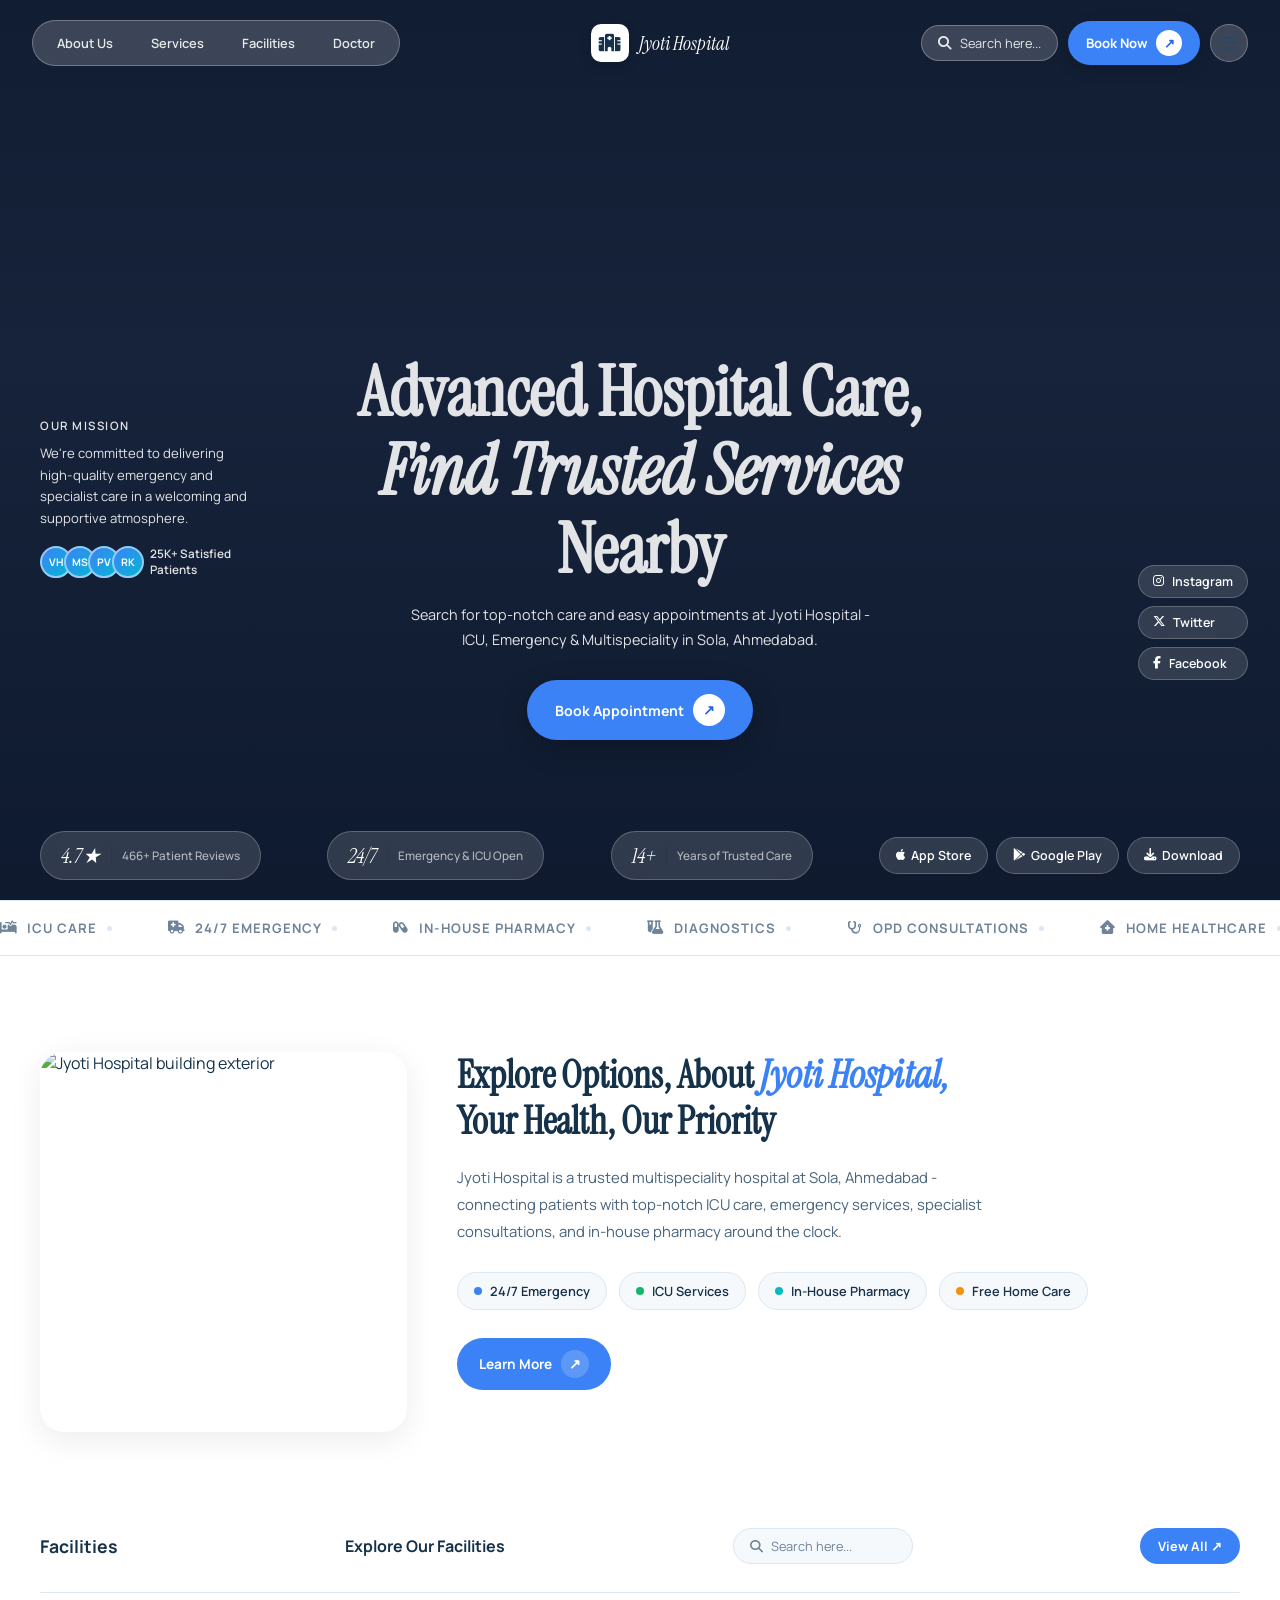
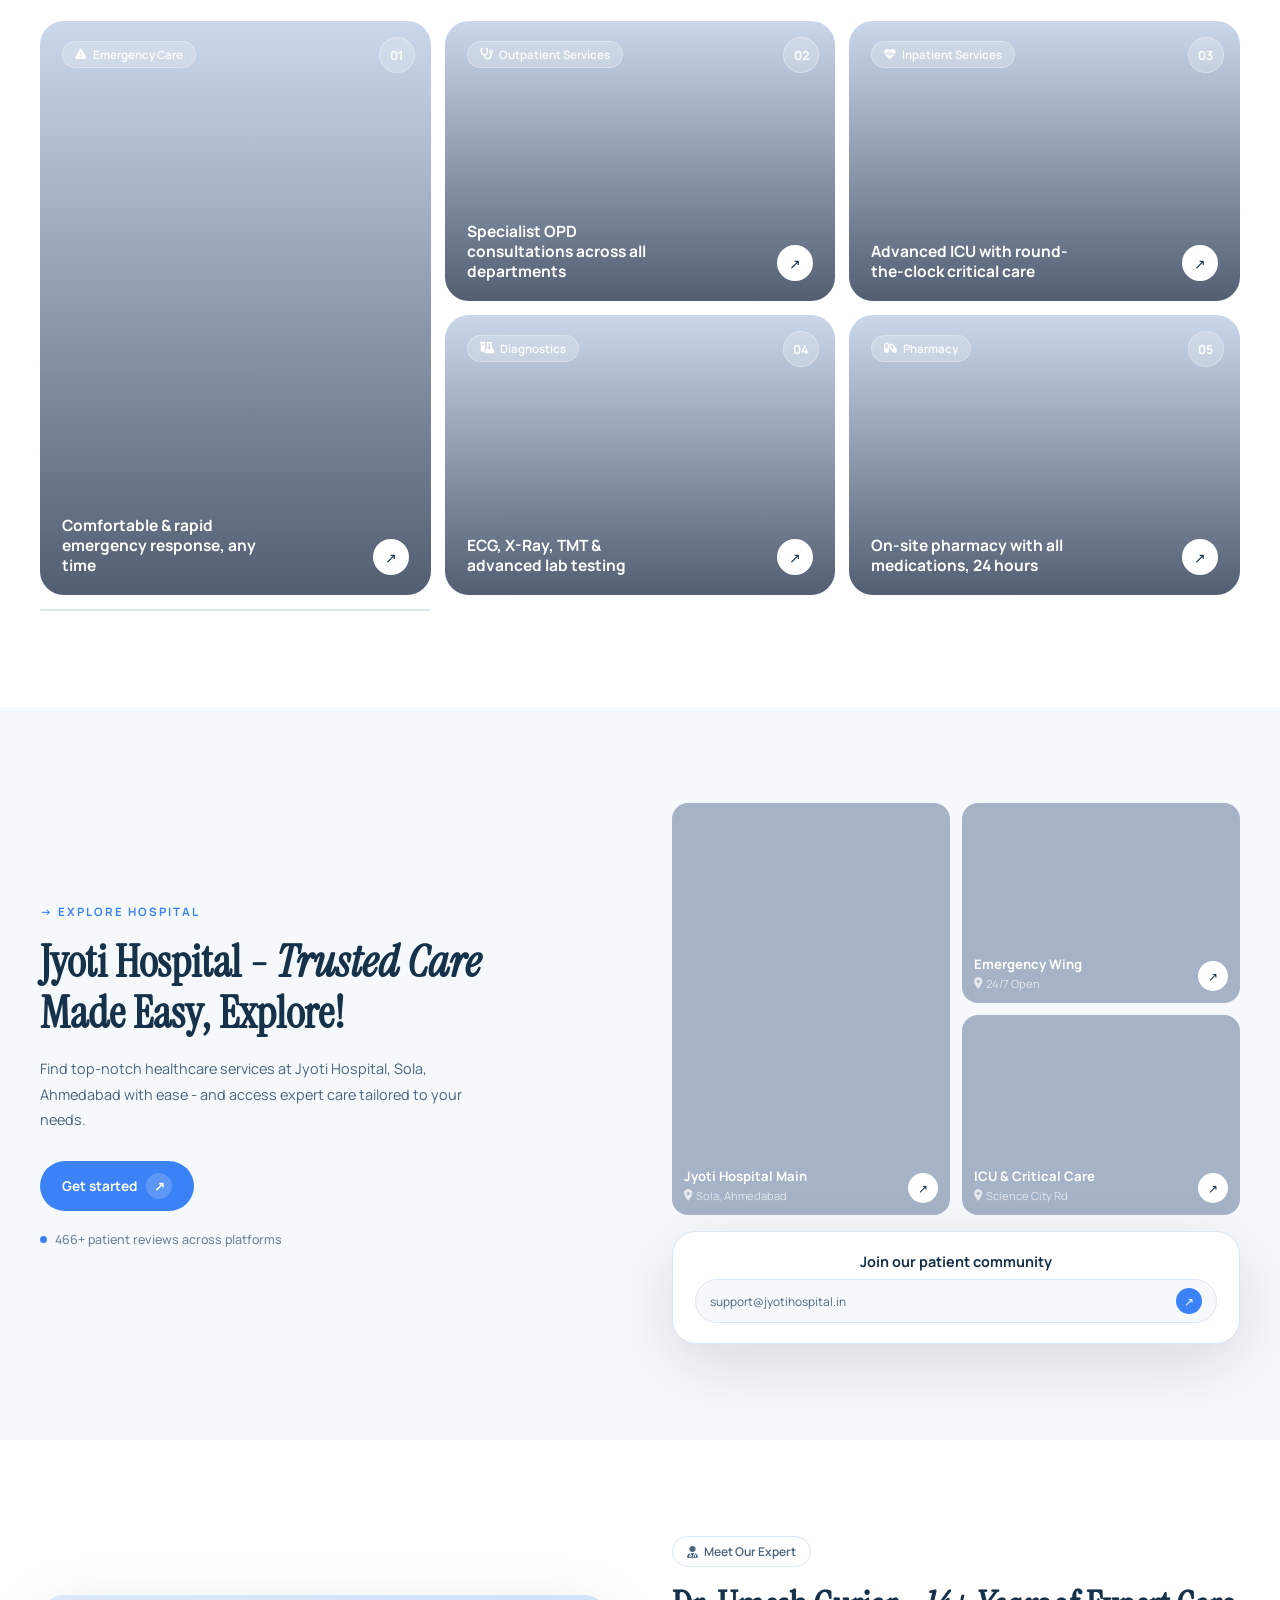
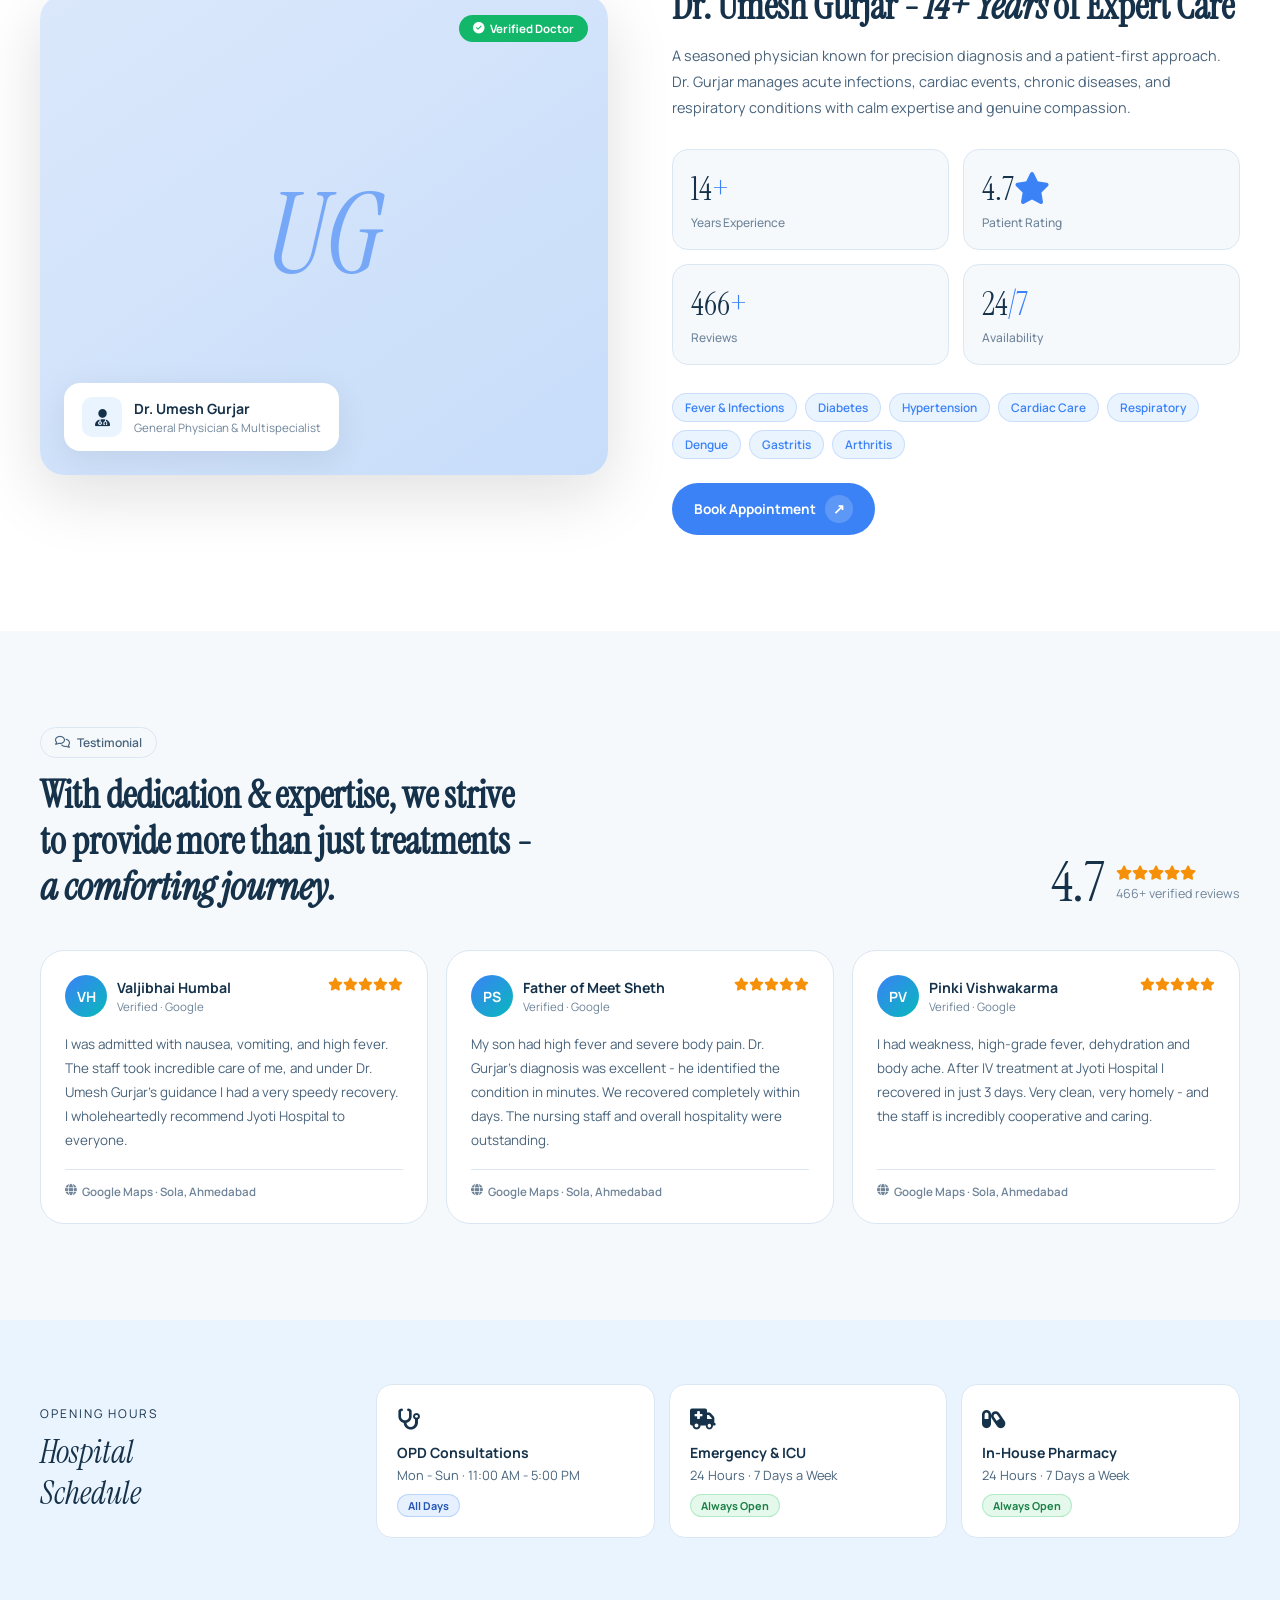
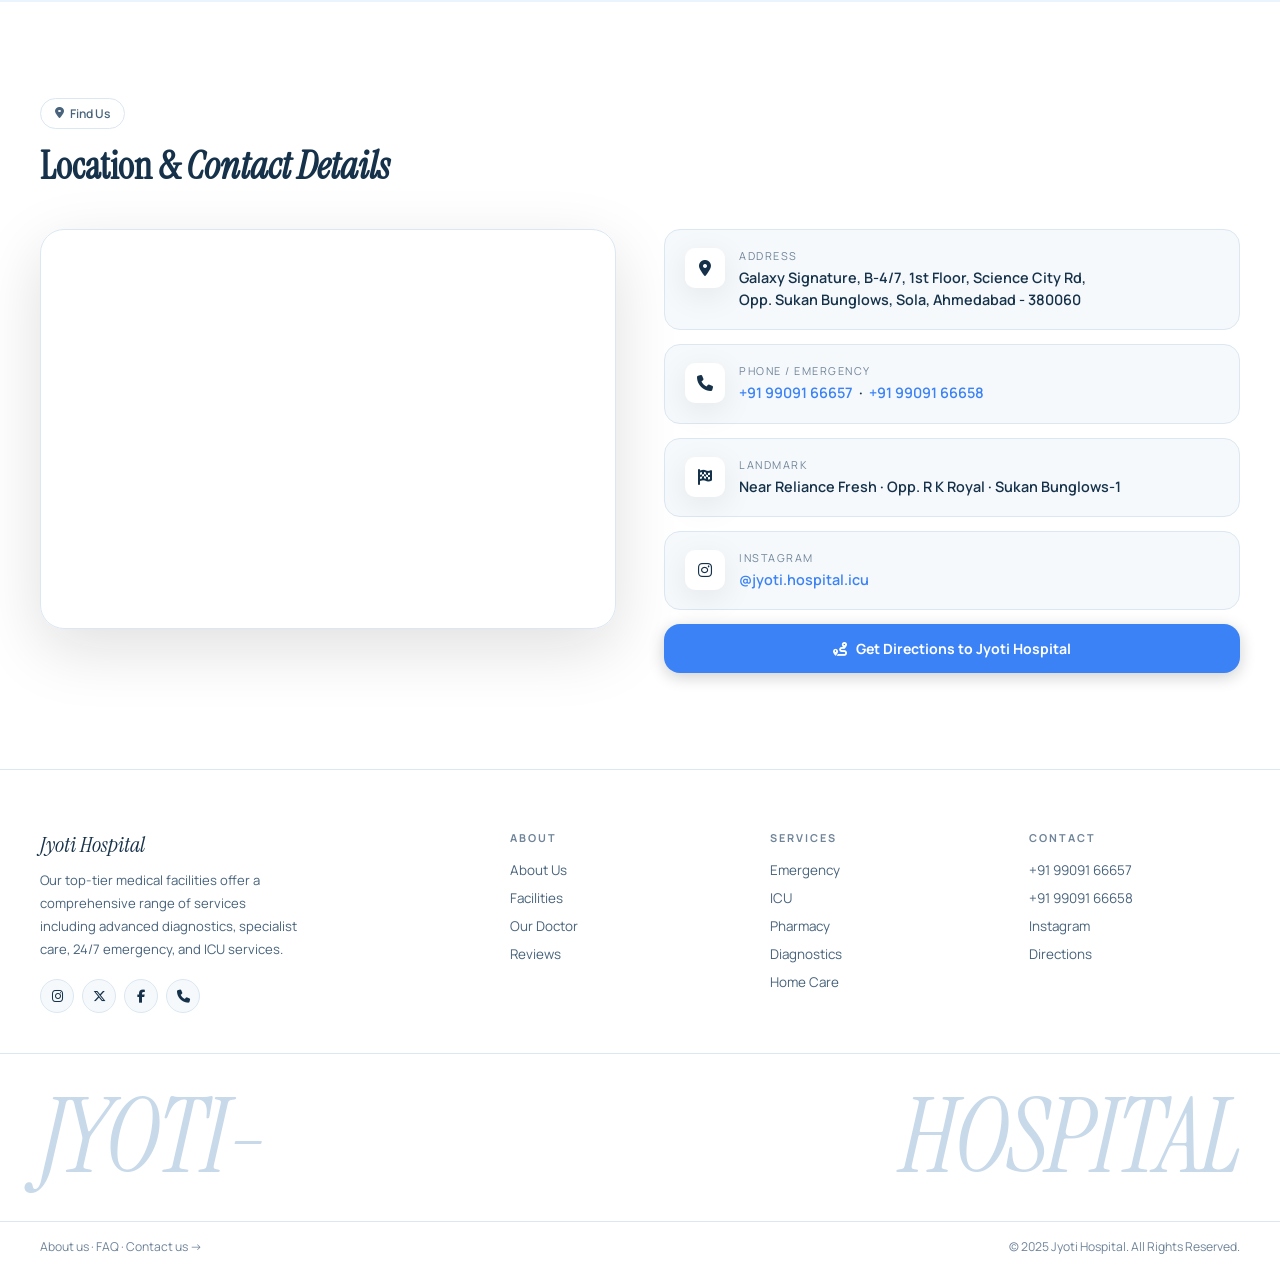
==== commit 4c348356: "Implement new pages and navigation updates for Jyoti Hospital website. Added 'About', 'Contact', 'Do" ====
--- a/client/index.html
+++ b/client/index.html
@@ -22,18 +22,18 @@
   <!-- NAV -->
   <div class="nav-wrap">
     <nav class="nav-pill-left">
-      <a href="#about">About Us</a>
-      <a href="#services">Services</a>
-      <a href="#facilities">Facilities</a>
-      <a href="#doctor">Doctor</a>
+      <a href="./pages/about.html">About Us</a>
+      <a href="./pages/services.html">Services</a>
+      <a href="./pages/facilities.html">Facilities</a>
+      <a href="./pages/doctor.html">Doctor</a>
     </nav>
     <div class="nav-logo">
       <div class="nav-logo-icon"><i class="fa-solid fa-hospital"></i></div>
       <span class="nav-logo-name">Jyoti Hospital</span>
     </div>
     <div class="nav-right">
-      <div class="nav-search"><span><i class="fa-solid fa-magnifying-glass"></i></span> Search here...</div>
-      <a href="tel:+919909166657" class="nav-book"
+      <button type="button" class="nav-search" aria-label="Search full website"><span><i class="fa-solid fa-magnifying-glass"></i></span> Search here...</button>
+      <a href="./pages/contact.html" class="nav-book"
         >Book Now
         <div
           class="btn-arrow"
@@ -73,7 +73,7 @@
           Search for top-notch care and easy appointments at Jyoti Hospital - ICU, Emergency &amp; Multispeciality in Sola, Ahmedabad.
         </p>
         <div class="hero-cta-row">
-          <a href="tel:+919909166657" class="btn-hero">
+          <a href="./pages/contact.html" class="btn-hero">
             Book Appointment
             <div class="btn-hero-icon">↗</div>
           </a>
@@ -139,8 +139,12 @@
 
   <!-- ABOUT -->
   <div id="about" class="about-sec">
-    <div class="about-tag-col sr">
-      <div class="about-tag"><i class="fa-solid fa-handshake-angle"></i> Let's know us →</div>
+    <div class="about-img-col sr">
+      <img
+        src="https://images.unsplash.com/photo-1519494026892-80bbd2d6fd0d?w=900&q=85"
+        alt="Jyoti Hospital building exterior"
+        class="about-full-image"
+      />
     </div>
     <div class="about-main-col sr sd1">
       <h2>Explore Options, About <em>Jyoti Hospital,</em><br />Your Health, Our Priority</h2>
@@ -251,6 +255,8 @@
       </div>
     </div>
   </section>
+
+
 
   <!-- EXPLORE / NEARBY -->
   <section class="explore-sec">
@@ -371,7 +377,7 @@
           <span class="stag">Gastritis</span>
           <span class="stag">Arthritis</span>
         </div>
-        <a href="tel:+919909166657" class="learn-btn" style="margin-top: 24px">Book Appointment <div class="btn-arrow">↗</div></a>
+        <a href="./pages/contact.html" class="learn-btn" style="margin-top: 24px">Book Appointment <div class="btn-arrow">↗</div></a>
       </div>
     </div>
   </section>
--- a/client/assets/css/main.css
+++ b/client/assets/css/main.css
@@ -194,8 +194,7 @@
 .hero-img {
   position: absolute;
   inset: 0;
-  background: url("https://images.unsplash.com/photo-1586773860418-d37222d8fce3?w=1600&q=85")
-    center / cover no-repeat;
+  background: url("https://images.unsplash.com/photo-1586773860418-d37222d8fce3?w=1600&q=85") center / cover no-repeat;
   transition: transform 8s ease;
 }
 
@@ -206,12 +205,10 @@
 .hero-overlay {
   position: absolute;
   inset: 0;
-  background: linear-gradient(
-    180deg,
-    rgba(10, 20, 40, 0.55) 0%,
-    rgba(10, 20, 40, 0.25) 40%,
-    rgba(10, 20, 40, 0.7) 100%
-  );
+  background: linear-gradient(180deg,
+      rgba(10, 20, 40, 0.55) 0%,
+      rgba(10, 20, 40, 0.25) 40%,
+      rgba(10, 20, 40, 0.7) 100%);
 }
 
 .hero-content {
@@ -458,7 +455,7 @@
   padding: 96px 40px;
   display: grid;
   grid-template-columns: 1fr 1fr 1fr;
-  gap: 0;
+  gap: 50px;
   max-width: 1280px;
   margin: 0 auto;
   align-items: start;
@@ -676,11 +673,9 @@
 .bc-overlay {
   position: absolute;
   inset: 0;
-  background: linear-gradient(
-    180deg,
-    rgba(10, 20, 40, 0.08) 0%,
-    rgba(10, 20, 40, 0.65) 100%
-  );
+  background: linear-gradient(180deg,
+      rgba(10, 20, 40, 0.08) 0%,
+      rgba(10, 20, 40, 0.65) 100%);
 }
 
 .bc-content {
@@ -1014,8 +1009,7 @@
 .doc-img-bg {
   position: absolute;
   inset: 0;
-  background: url("https://images.unsplash.com/photo-1612349317150-e413f6a5b16d?w=800&q=80")
-    center / cover no-repeat;
+  background: url("https://images.unsplash.com/photo-1612349317150-e413f6a5b16d?w=800&q=80") center / cover no-repeat;
   opacity: 0.4;
 }
 
@@ -1395,6 +1389,7 @@
   from {
     transform: translateX(0);
   }
+
   to {
     transform: translateX(-50%);
   }
@@ -1790,12 +1785,10 @@
 }
 
 .hero-overlay {
-  background: linear-gradient(
-    180deg,
-    rgba(234, 244, 255, 0.92) 0%,
-    rgba(255, 255, 255, 0.86) 55%,
-    rgba(246, 249, 252, 0.96) 100%
-  );
+  background: linear-gradient(180deg,
+      rgba(234, 244, 255, 0.92) 0%,
+      rgba(255, 255, 255, 0.86) 55%,
+      rgba(246, 249, 252, 0.96) 100%);
 }
 
 .nav-pill-left,
@@ -1841,6 +1834,418 @@
 .nav-book {
   background: var(--blue);
   color: #fff;
+}
+
+/* PAGE ENHANCEMENTS */
+.nav-search {
+  border: 1px solid rgba(255, 255, 255, 0.28);
+  font-family: inherit;
+}
+
+.about-img-col {
+  padding-right: 0;
+}
+
+.about-full-image {
+  width: 100%;
+  height: 100%;
+  min-height: 380px;
+  object-fit: cover;
+  border-radius: var(--r-lg);
+  display: block;
+  box-shadow: var(--shadow);
+}
+
+.timings-label,
+.timings-label small {
+  color: var(--ink);
+}
+
+.appointment-sec {
+  padding: 96px 40px;
+  background: var(--snow);
+}
+
+.appointment-inner {
+  max-width: 1280px;
+  margin: 0 auto;
+  display: grid;
+  grid-template-columns: 1fr 1.2fr;
+  gap: 40px;
+  align-items: start;
+}
+
+.appointment-left h2 {
+  font-family: "Instrument Serif", serif;
+  font-size: clamp(1.8rem, 3vw, 2.8rem);
+  line-height: 1.2;
+  margin-bottom: 14px;
+}
+
+.appointment-left h2 em {
+  color: var(--blue);
+  font-style: italic;
+}
+
+.appointment-left p {
+  color: var(--sub);
+  font-size: 0.9rem;
+  line-height: 1.75;
+  max-width: 420px;
+}
+
+.appointment-form {
+  background: var(--white);
+  border: 1px solid var(--border);
+  border-radius: var(--r-lg);
+  padding: 24px;
+  display: grid;
+  gap: 14px;
+}
+
+.appointment-form label {
+  font-size: 0.78rem;
+  color: var(--muted);
+  font-weight: 700;
+  display: grid;
+  gap: 8px;
+}
+
+.appointment-form input,
+.appointment-form textarea {
+  width: 100%;
+  border: 1px solid var(--border);
+  border-radius: 12px;
+  padding: 12px;
+  font: inherit;
+  color: var(--ink);
+  background: #fff;
+}
+
+.appointment-form input:focus,
+.appointment-form textarea:focus {
+  outline: none;
+  border-color: var(--blue);
+}
+
+.inner-page .nav-wrap {
+  position: sticky;
+  top: 0;
+  left: auto;
+  right: auto;
+  background: rgba(255, 255, 255, 0.98);
+  border-bottom: 1px solid var(--border);
+  backdrop-filter: none;
+}
+
+.inner-page .nav-logo {
+  position: static;
+  transform: none;
+}
+
+.inner-page .nav-logo-name {
+  color: var(--ink);
+}
+
+.inner-page .nav-pill-left a {
+  color: var(--ink2);
+}
+
+.inner-page .nav-pill-left,
+.inner-page .nav-search,
+.inner-page .nav-menu-btn {
+  background: rgba(255, 255, 255, 0.92);
+  border-color: rgba(59, 130, 246, 0.2);
+  color: var(--ink2);
+}
+
+.page-hero {
+  padding: 120px 40px 56px;
+  background: linear-gradient(180deg, var(--sky) 0%, var(--white) 100%);
+}
+
+.page-hero-inner {
+  max-width: 1280px;
+  margin: 0 auto;
+}
+
+.page-hero h1 {
+  font-family: "Instrument Serif", serif;
+  font-size: clamp(2rem, 4vw, 3.4rem);
+  line-height: 1.15;
+  margin-bottom: 10px;
+}
+
+.page-hero p {
+  color: var(--sub);
+  max-width: 680px;
+}
+
+.content-sec {
+  max-width: 1280px;
+  margin: 0 auto;
+  padding: 32px 40px 88px;
+}
+
+.simple-grid {
+  display: grid;
+  grid-template-columns: repeat(2, minmax(0, 1fr));
+  gap: 18px;
+}
+
+.simple-card {
+  background: var(--white);
+  border: 1px solid var(--border);
+  border-radius: var(--r-md);
+  padding: 20px;
+}
+
+.simple-card h3 {
+  margin-bottom: 8px;
+}
+
+.simple-card p {
+  color: var(--sub);
+  line-height: 1.7;
+}
+
+.search-modal {
+  position: fixed;
+  inset: 0;
+  z-index: 1200;
+  display: none;
+  align-items: flex-start;
+  justify-content: center;
+  padding: 80px 20px;
+  background: rgba(12, 17, 23, 0.48);
+}
+
+.search-modal.open {
+  display: flex;
+}
+
+.search-panel {
+  width: min(860px, 100%);
+  background: #fff;
+  border: 1px solid var(--border);
+  border-radius: var(--r-lg);
+  box-shadow: var(--shadow-lg);
+  overflow: hidden;
+}
+
+.search-head {
+  padding: 14px;
+  border-bottom: 1px solid var(--border);
+  display: flex;
+  gap: 10px;
+}
+
+.search-head input {
+  flex: 1;
+  border: 1px solid var(--border);
+  border-radius: 10px;
+  padding: 10px 12px;
+  font: inherit;
+}
+
+.search-close {
+  border: 1px solid var(--border);
+  background: var(--snow);
+  border-radius: 10px;
+  padding: 0 12px;
+  font: inherit;
+  cursor: pointer;
+}
+
+.search-results {
+  max-height: 420px;
+  overflow: auto;
+  padding: 10px;
+}
+
+.search-item {
+  display: block;
+  border: 1px solid var(--border);
+  border-radius: 12px;
+  padding: 12px;
+  margin-bottom: 10px;
+  background: var(--snow);
+}
+
+.search-item strong {
+  display: block;
+  margin-bottom: 4px;
+}
+
+.search-item p {
+  color: var(--sub);
+  font-size: 0.85rem;
+}
+
+/* CONTACT PAGE */
+.contact-page-sec {
+  padding: 48px 40px 72px;
+}
+
+.contact-page-inner {
+  max-width: 1280px;
+  margin: 0 auto;
+  display: grid;
+  grid-template-columns: 1.3fr 1fr;
+  gap: 40px;
+  align-items: start;
+}
+
+.contact-form-block h2 {
+  font-family: "Instrument Serif", serif;
+  font-size: clamp(1.8rem, 3vw, 2.8rem);
+  line-height: 1.2;
+  margin-bottom: 8px;
+}
+
+.contact-form-block h2 em {
+  color: var(--blue);
+  font-style: italic;
+}
+
+.contact-form-block>p {
+  color: var(--sub);
+  font-size: 0.88rem;
+  line-height: 1.7;
+  margin-bottom: 24px;
+  max-width: 480px;
+}
+
+.form-row {
+  display: grid;
+  grid-template-columns: 1fr 1fr;
+  gap: 14px;
+}
+
+.contact-submit-btn {
+  display: flex;
+  align-items: center;
+  justify-content: center;
+  gap: 10px;
+  width: 100%;
+  padding: 14px;
+  border: none;
+  border-radius: var(--r-md);
+  background: var(--blue);
+  color: #fff;
+  font: inherit;
+  font-weight: 700;
+  font-size: 0.92rem;
+  cursor: pointer;
+}
+
+.contact-submit-btn:hover {
+  background: var(--blue2);
+}
+
+.contact-info-block {
+  display: flex;
+  flex-direction: column;
+  gap: 14px;
+}
+
+.contact-info-card {
+  display: flex;
+  align-items: flex-start;
+  gap: 14px;
+  background: var(--white);
+  border: 1px solid var(--border);
+  border-radius: var(--r-md);
+  padding: 18px 20px;
+}
+
+.contact-info-card h4 {
+  font-size: 0.88rem;
+  margin-bottom: 4px;
+}
+
+.contact-info-card p {
+  color: var(--sub);
+  font-size: 0.84rem;
+  line-height: 1.6;
+}
+
+.contact-info-card a {
+  color: var(--blue);
+}
+
+.cic-icon {
+  width: 42px;
+  height: 42px;
+  flex-shrink: 0;
+  border-radius: 12px;
+  display: flex;
+  align-items: center;
+  justify-content: center;
+  font-size: 1rem;
+  background: var(--sky);
+  color: var(--blue);
+}
+
+.cic-blue {
+  background: #e1ecfe;
+  color: #2563eb;
+}
+
+.cic-green {
+  background: #dcfce7;
+  color: #16a34a;
+}
+
+.cic-purple {
+  background: #ede9fe;
+  color: #7c3aed;
+}
+
+.contact-directions-btn {
+  display: flex;
+  align-items: center;
+  justify-content: center;
+  gap: 10px;
+  padding: 14px;
+  border-radius: var(--r-md);
+  background: var(--ink);
+  color: #fff;
+  font-weight: 700;
+  font-size: 0.88rem;
+}
+
+.contact-directions-btn:hover {
+  background: var(--blue);
+}
+
+.contact-map-sec {
+  max-width: 1280px;
+  margin: 0 auto 64px;
+  padding: 0 40px;
+}
+
+.contact-map-sec iframe {
+  width: 100%;
+  height: 360px;
+  border: none;
+  border-radius: var(--r-lg);
+  box-shadow: var(--shadow);
+  display: block;
+}
+
+@media (max-width: 900px) {
+  .contact-page-inner {
+    grid-template-columns: 1fr;
+  }
+
+  .form-row {
+    grid-template-columns: 1fr;
+  }
+
+  .simple-grid {
+    grid-template-columns: 1fr;
+  }
 }
 
 .btn-hero-icon,
@@ -2027,12 +2432,10 @@
 }
 
 .hero-overlay {
-  background: linear-gradient(
-    180deg,
-    rgba(10, 20, 40, 0.55) 0%,
-    rgba(10, 20, 40, 0.25) 40%,
-    rgba(10, 20, 40, 0.7) 100%
-  );
+  background: linear-gradient(180deg,
+      rgba(10, 20, 40, 0.55) 0%,
+      rgba(10, 20, 40, 0.25) 40%,
+      rgba(10, 20, 40, 0.7) 100%);
 }
 
 .social-pill,
@@ -2041,4 +2444,4 @@
   background: rgba(255, 255, 255, 0.14);
   border: 1px solid rgba(255, 255, 255, 0.22);
   color: #fff;
-}
+}
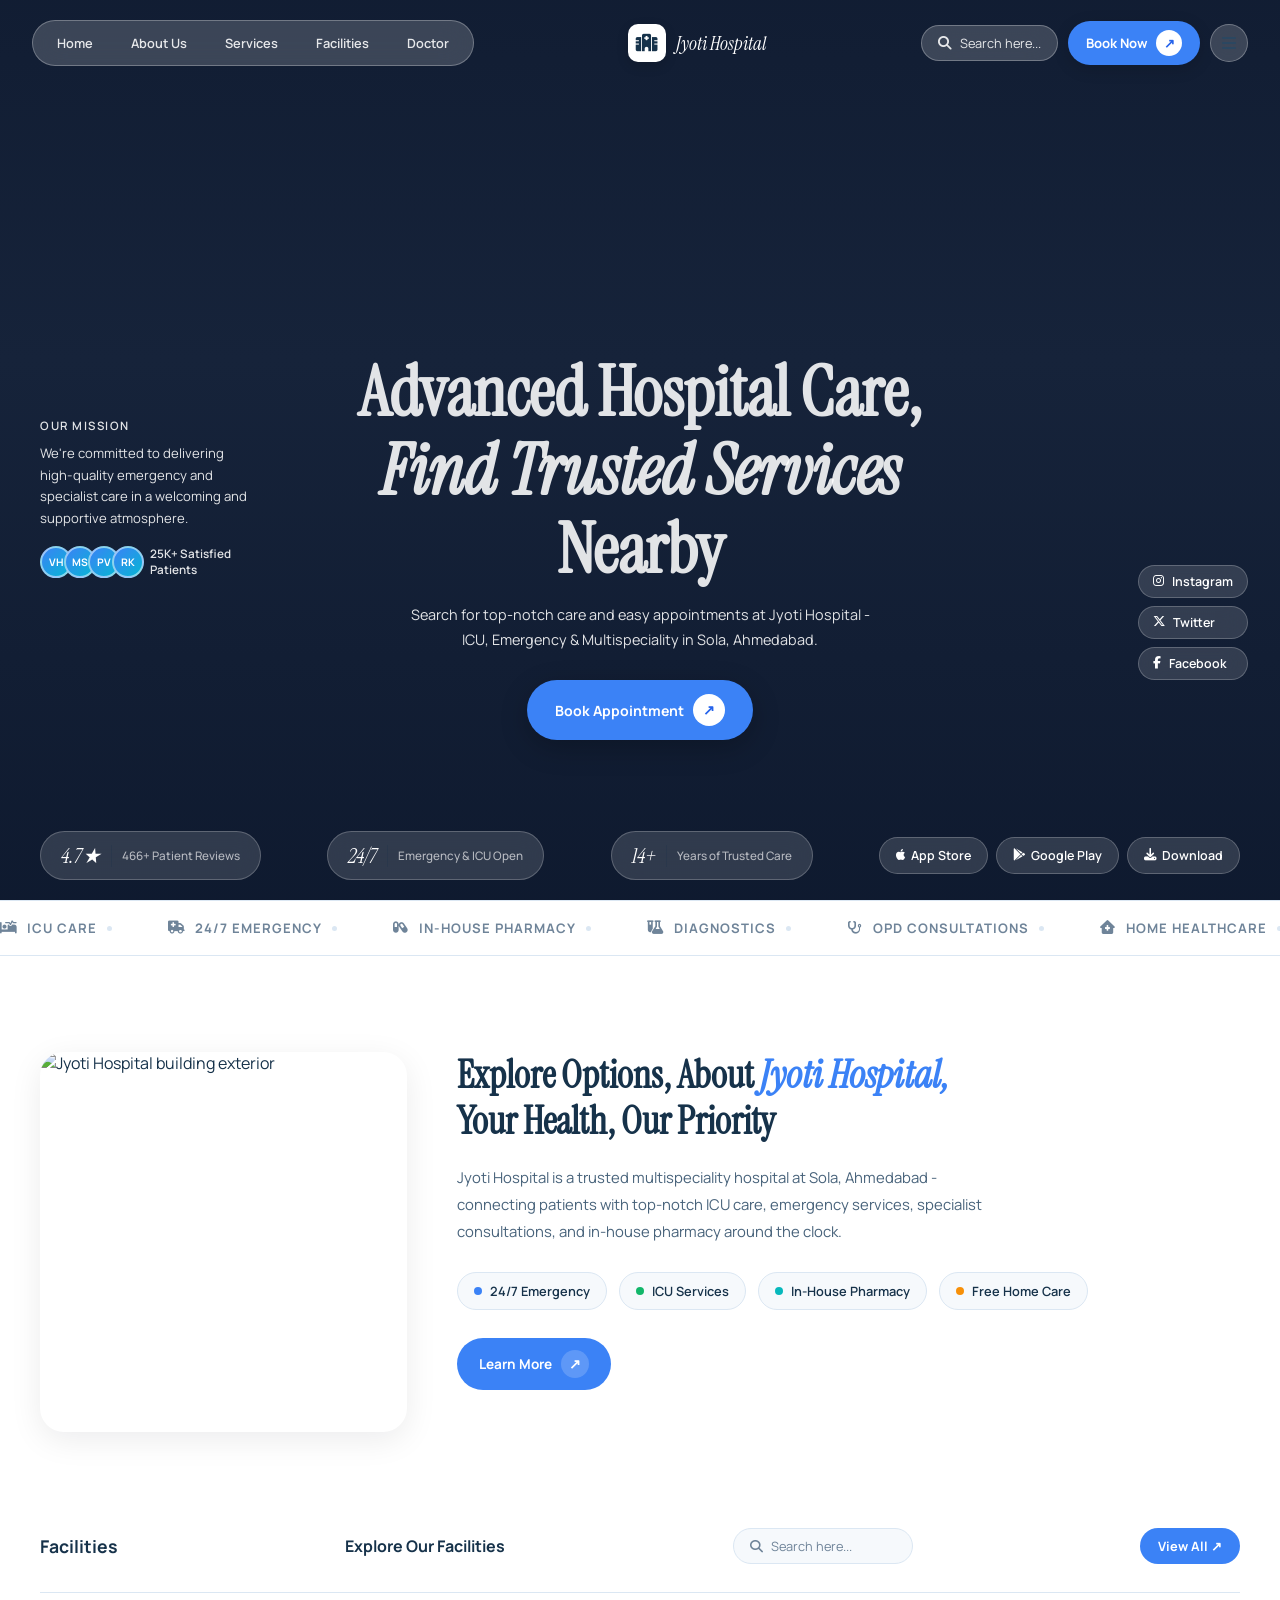
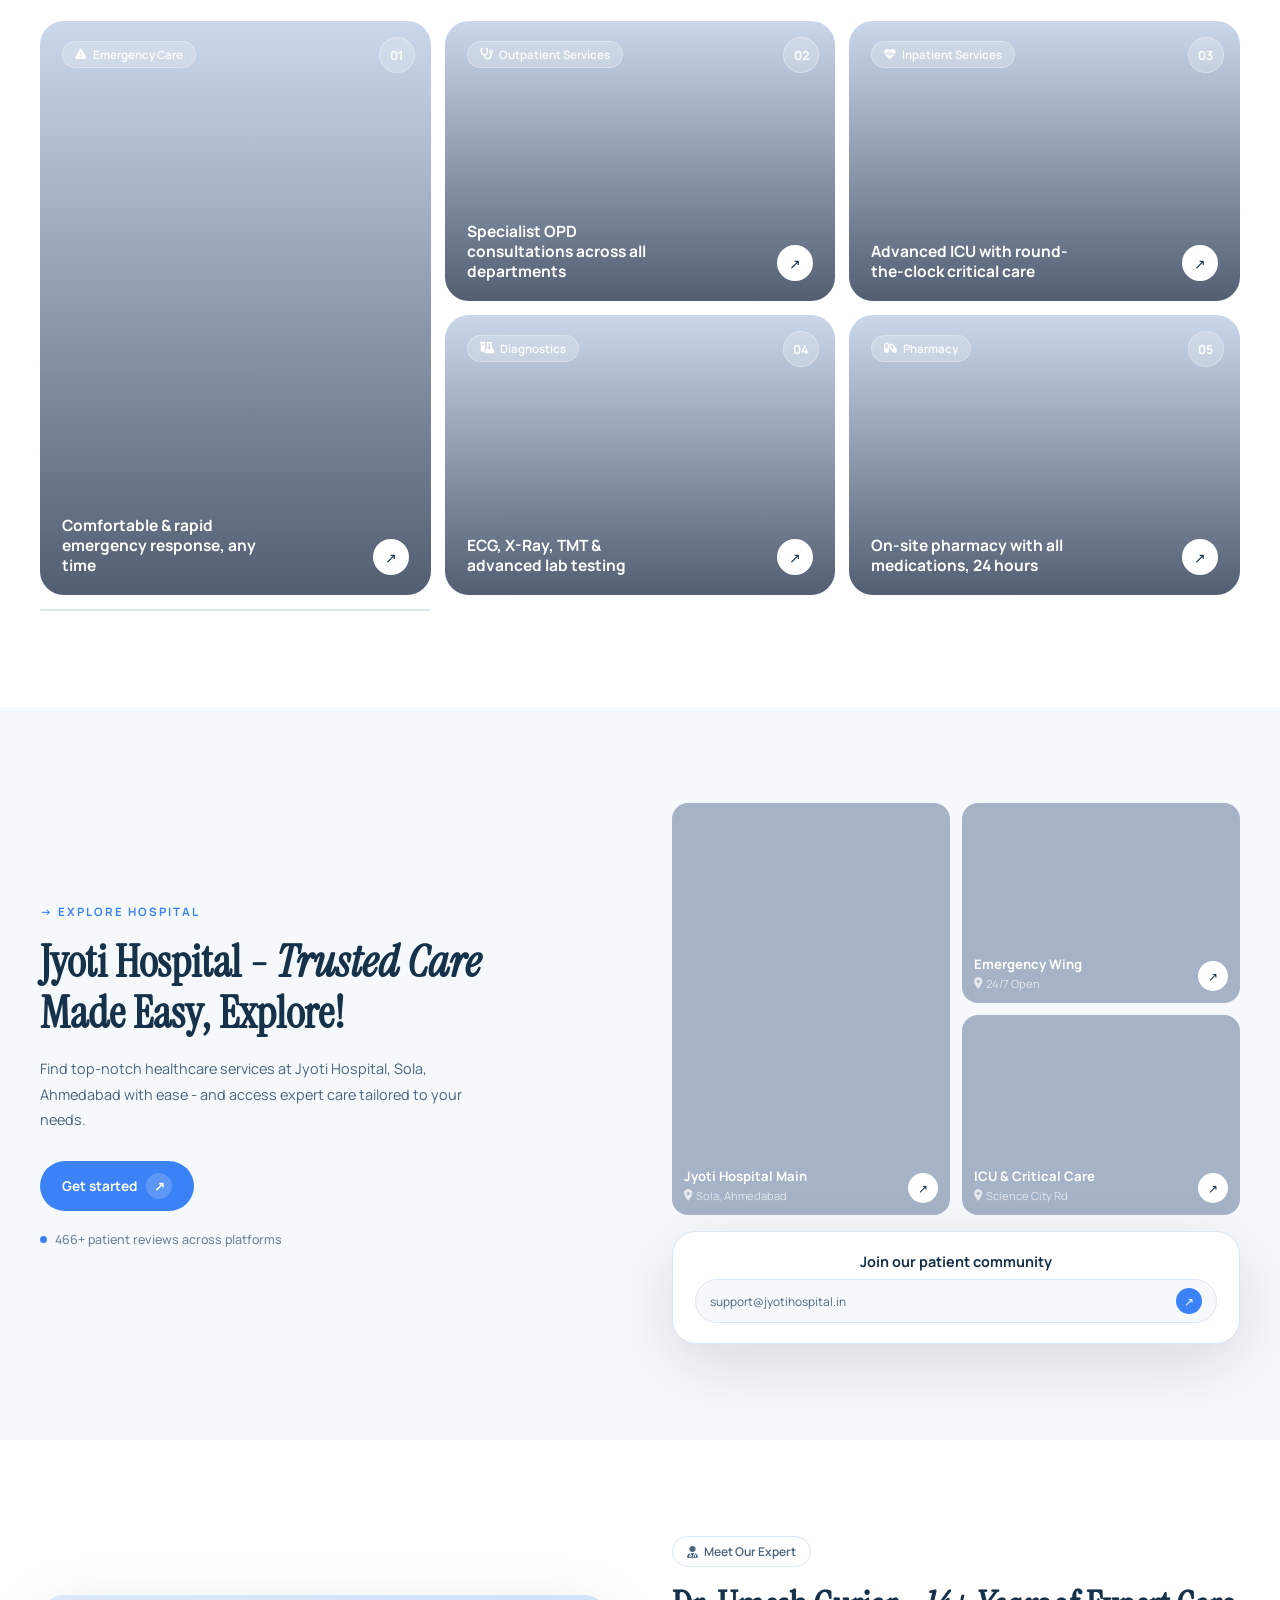
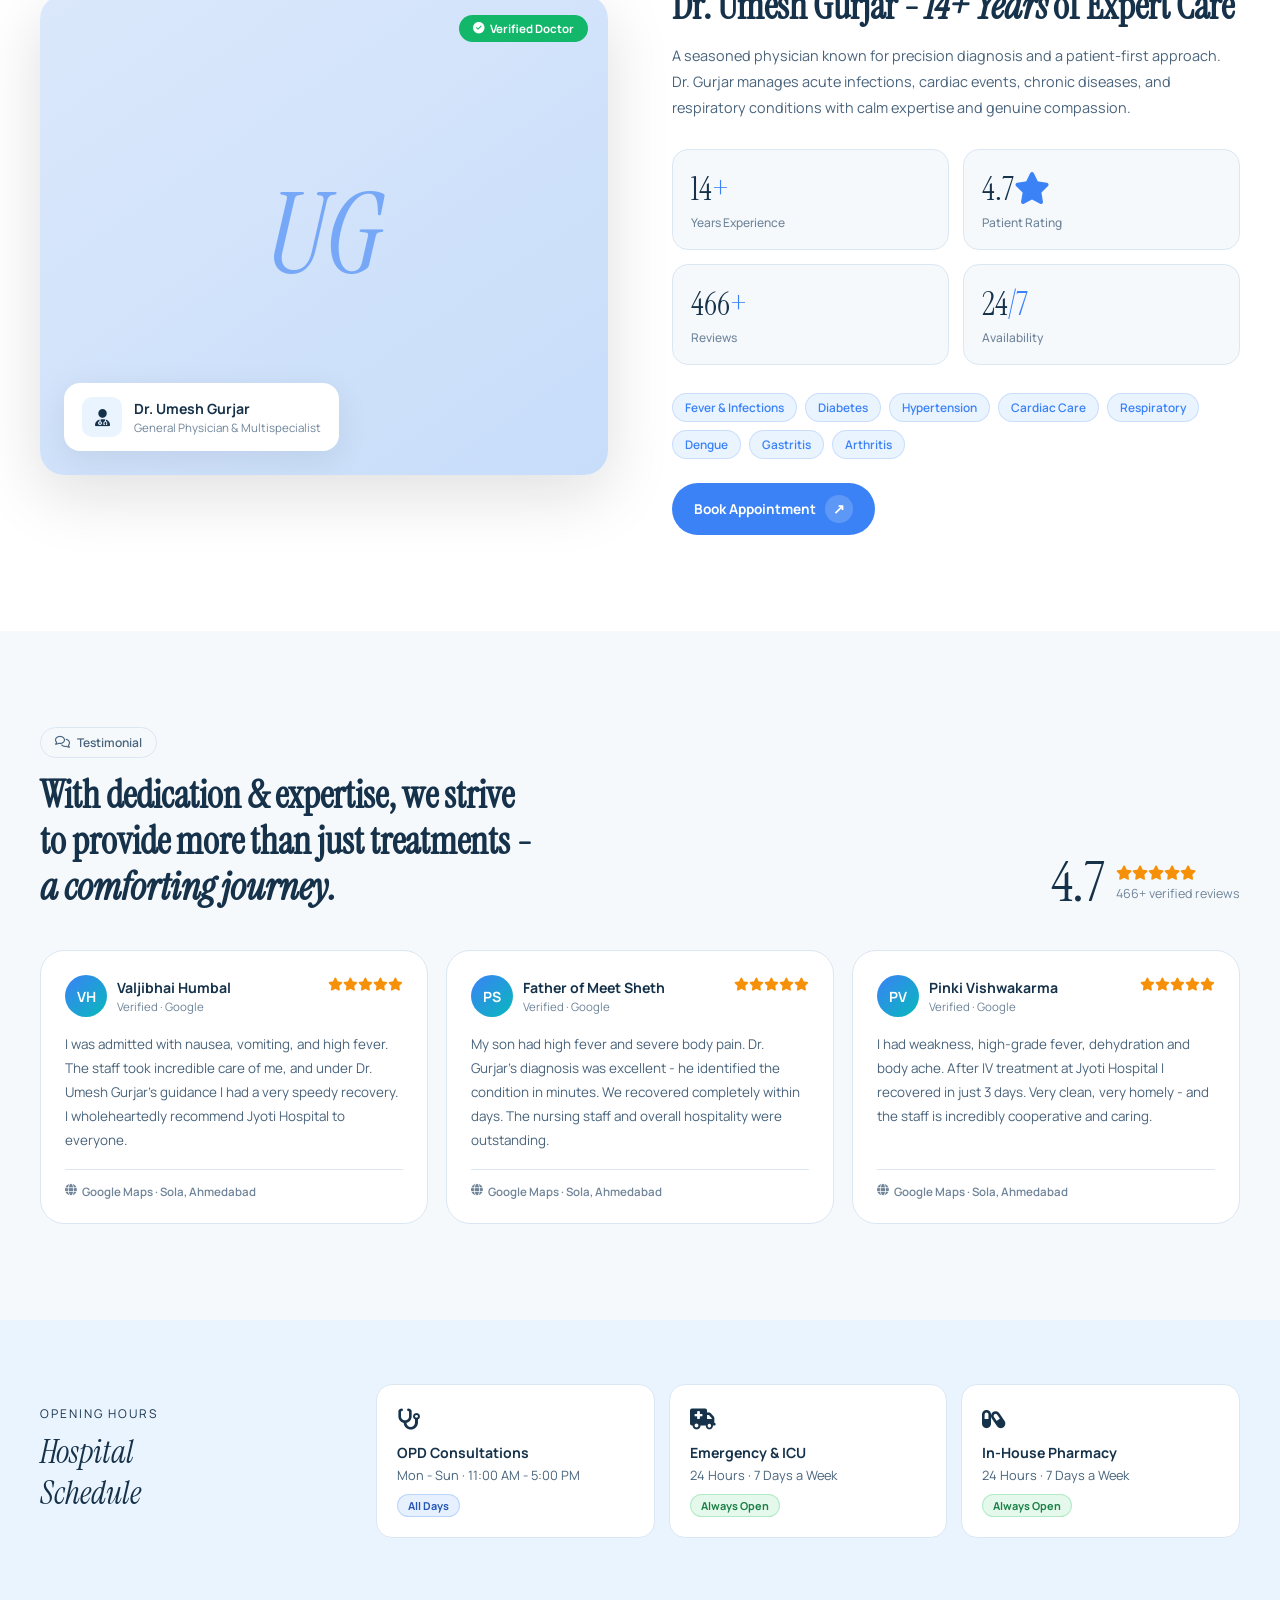
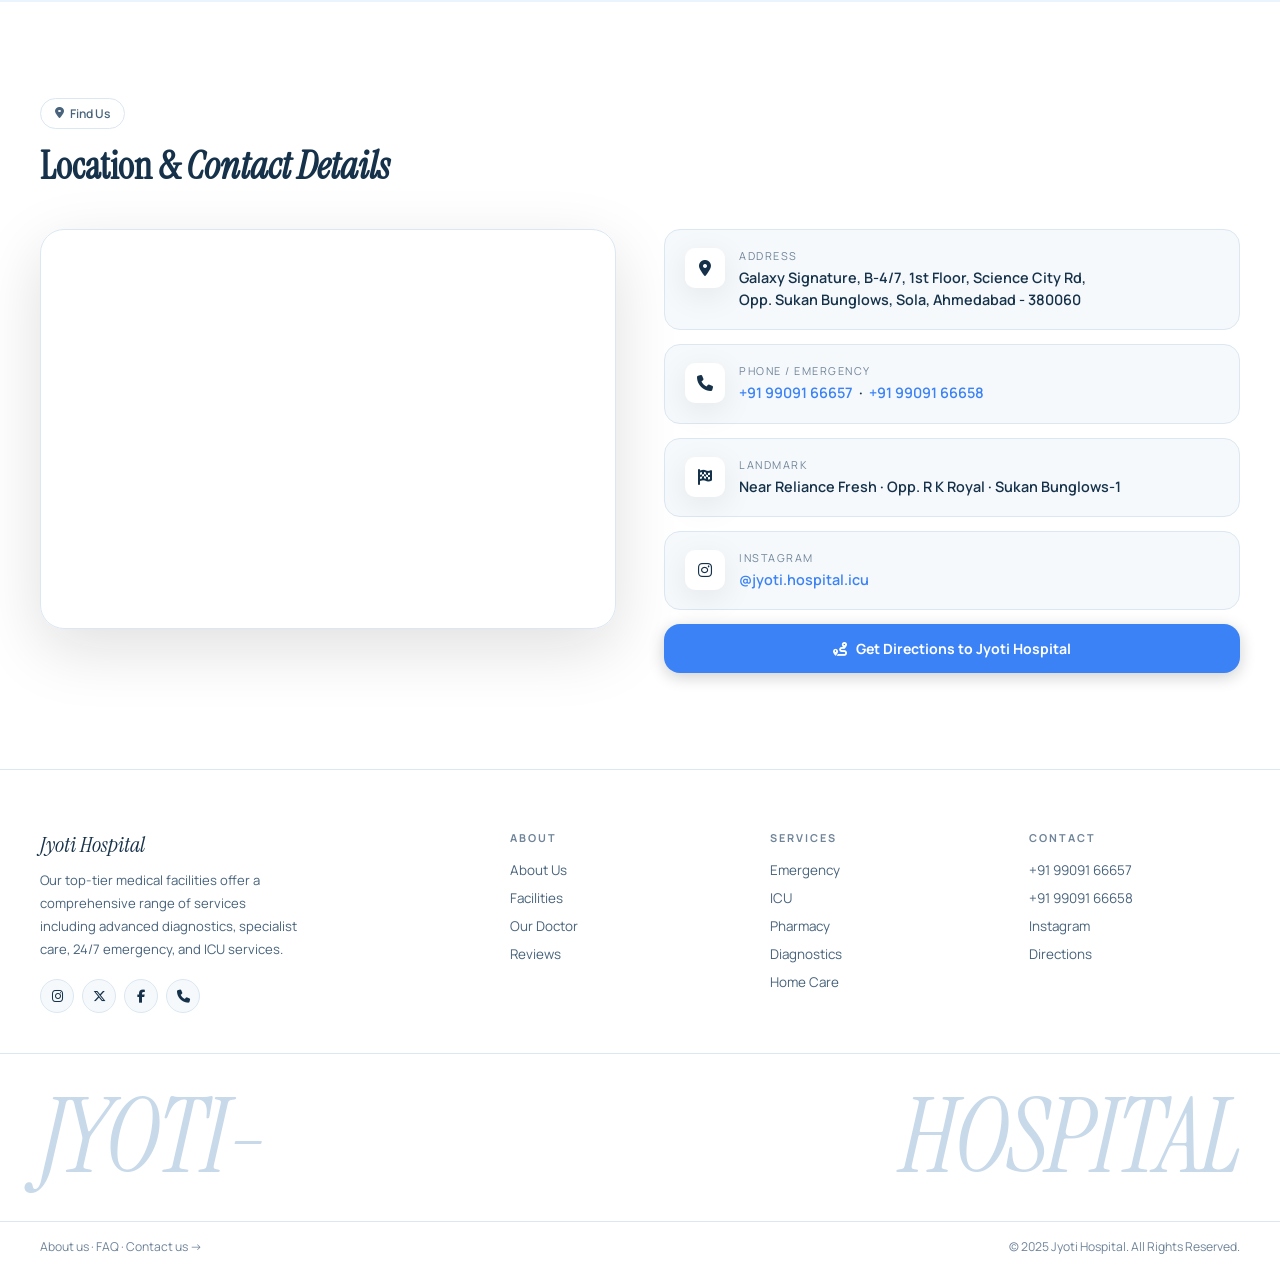
==== commit 079a0cd0: "Remove deprecated indix.html file and streamline client/index.html for improved structure and readab" ====
--- a/client/index.html
+++ b/client/index.html
@@ -1,27 +1,24 @@
 <!DOCTYPE html>
 <html lang="en">
+
 <head>
   <meta charset="UTF-8" />
   <meta name="viewport" content="width=device-width, initial-scale=1.0" />
   <title>Jyoti Hospital - ICU & Pharmacy, Ahmedabad</title>
-  <meta
-    name="description"
-    content="Jyoti Hospital in Sola, Ahmedabad offers 24/7 emergency, ICU, in-house pharmacy, diagnostics, and specialist consultations."
-  />
+  <meta name="description"
+    content="Jyoti Hospital in Sola, Ahmedabad offers 24/7 emergency, ICU, in-house pharmacy, diagnostics, and specialist consultations." />
   <link
     href="https://fonts.googleapis.com/css2?family=Instrument+Serif:ital@0;1&family=Manrope:wght@300;400;500;600;700;800&display=swap"
-    rel="stylesheet"
-  />
-  <link
-    rel="stylesheet"
-    href="https://cdn.jsdelivr.net/npm/@fortawesome/fontawesome-free@6.5.2/css/all.min.css"
-  />
+    rel="stylesheet" />
+  <link rel="stylesheet" href="https://cdn.jsdelivr.net/npm/@fortawesome/fontawesome-free@6.5.2/css/all.min.css" />
   <link rel="stylesheet" href="./assets/css/main.css" />
 </head>
+
 <body>
   <!-- NAV -->
   <div class="nav-wrap">
     <nav class="nav-pill-left">
+      <a href="/">Home</a>
       <a href="./pages/about.html">About Us</a>
       <a href="./pages/services.html">Services</a>
       <a href="./pages/facilities.html">Facilities</a>
@@ -32,16 +29,14 @@
       <span class="nav-logo-name">Jyoti Hospital</span>
     </div>
     <div class="nav-right">
-      <button type="button" class="nav-search" aria-label="Search full website"><span><i class="fa-solid fa-magnifying-glass"></i></span> Search here...</button>
-      <a href="./pages/contact.html" class="nav-book"
-        >Book Now
-        <div
-          class="btn-arrow"
-          style="width: 26px; height: 26px; background: var(--ink); color: #fff; border-radius: 50%; display: flex; align-items: center; justify-content: center; font-size: 0.8rem"
-        >
+      <button type="button" class="nav-search" aria-label="Search full website"><span><i
+            class="fa-solid fa-magnifying-glass"></i></span> Search here...</button>
+      <a href="./pages/contact.html" class="nav-book">Book Now
+        <div class="btn-arrow"
+          style="width: 26px; height: 26px; background: var(--ink); color: #fff; border-radius: 50%; display: flex; align-items: center; justify-content: center; font-size: 0.8rem">
           ↗
-        </div></a
-      >
+        </div>
+      </a>
       <div class="nav-menu-btn"><i class="fa-solid fa-bars"></i></div>
     </div>
   </div>
@@ -54,7 +49,8 @@
       <div class="hero-topleft">
         <div class="hero-topleft-label">Our Mission</div>
         <p>
-          We're committed to delivering high-quality emergency and specialist care in a welcoming and supportive atmosphere.
+          We're committed to delivering high-quality emergency and specialist care in a welcoming and supportive
+          atmosphere.
         </p>
         <div class="hero-avatars">
           <div class="av-stack">
@@ -70,7 +66,8 @@
       <div class="hero-headline">
         <h1>Advanced Hospital Care,<br /><em>Find Trusted Services</em> Nearby</h1>
         <p>
-          Search for top-notch care and easy appointments at Jyoti Hospital - ICU, Emergency &amp; Multispeciality in Sola, Ahmedabad.
+          Search for top-notch care and easy appointments at Jyoti Hospital - ICU, Emergency &amp; Multispeciality in
+          Sola, Ahmedabad.
         </p>
         <div class="hero-cta-row">
           <a href="./pages/contact.html" class="btn-hero">
@@ -81,13 +78,11 @@
       </div>
 
       <div class="hero-socials">
-        <a href="https://www.instagram.com/jyoti.hospital.icu/" target="_blank" rel="noopener noreferrer" class="social-pill"
-          ><i class="fa-brands fa-instagram"></i> Instagram</a
-        >
+        <a href="https://www.instagram.com/jyoti.hospital.icu/" target="_blank" rel="noopener noreferrer"
+          class="social-pill"><i class="fa-brands fa-instagram"></i> Instagram</a>
         <a href="#" class="social-pill"><i class="fa-brands fa-x-twitter"></i> Twitter</a>
-        <a href="https://www.facebook.com/JyotiHospitalICUPharmacy/" target="_blank" rel="noopener noreferrer" class="social-pill"
-          ><i class="fa-brands fa-facebook-f"></i> Facebook</a
-        >
+        <a href="https://www.facebook.com/JyotiHospitalICUPharmacy/" target="_blank" rel="noopener noreferrer"
+          class="social-pill"><i class="fa-brands fa-facebook-f"></i> Facebook</a>
       </div>
 
       <div class="hero-bottom">
@@ -119,37 +114,49 @@
   <div class="marquee-sec">
     <div class="marquee-track">
       <div class="marquee-item"><i class="fa-solid fa-bed-pulse"></i> ICU Care <span class="marquee-dot"></span></div>
-      <div class="marquee-item"><i class="fa-solid fa-truck-medical"></i> 24/7 Emergency <span class="marquee-dot"></span></div>
-      <div class="marquee-item"><i class="fa-solid fa-capsules"></i> In-House Pharmacy <span class="marquee-dot"></span></div>
-      <div class="marquee-item"><i class="fa-solid fa-flask-vial"></i> Diagnostics <span class="marquee-dot"></span></div>
-      <div class="marquee-item"><i class="fa-solid fa-stethoscope"></i> OPD Consultations <span class="marquee-dot"></span></div>
-      <div class="marquee-item"><i class="fa-solid fa-house-medical"></i> Home Healthcare <span class="marquee-dot"></span></div>
-      <div class="marquee-item"><i class="fa-solid fa-heart-pulse"></i> Cardiology <span class="marquee-dot"></span></div>
-      <div class="marquee-item"><i class="fa-solid fa-vial-circle-check"></i> Nephrology <span class="marquee-dot"></span></div>
+      <div class="marquee-item"><i class="fa-solid fa-truck-medical"></i> 24/7 Emergency <span
+          class="marquee-dot"></span></div>
+      <div class="marquee-item"><i class="fa-solid fa-capsules"></i> In-House Pharmacy <span class="marquee-dot"></span>
+      </div>
+      <div class="marquee-item"><i class="fa-solid fa-flask-vial"></i> Diagnostics <span class="marquee-dot"></span>
+      </div>
+      <div class="marquee-item"><i class="fa-solid fa-stethoscope"></i> OPD Consultations <span
+          class="marquee-dot"></span></div>
+      <div class="marquee-item"><i class="fa-solid fa-house-medical"></i> Home Healthcare <span
+          class="marquee-dot"></span></div>
+      <div class="marquee-item"><i class="fa-solid fa-heart-pulse"></i> Cardiology <span class="marquee-dot"></span>
+      </div>
+      <div class="marquee-item"><i class="fa-solid fa-vial-circle-check"></i> Nephrology <span
+          class="marquee-dot"></span></div>
       <div class="marquee-item"><i class="fa-solid fa-bed-pulse"></i> ICU Care <span class="marquee-dot"></span></div>
-      <div class="marquee-item"><i class="fa-solid fa-truck-medical"></i> 24/7 Emergency <span class="marquee-dot"></span></div>
-      <div class="marquee-item"><i class="fa-solid fa-capsules"></i> In-House Pharmacy <span class="marquee-dot"></span></div>
-      <div class="marquee-item"><i class="fa-solid fa-flask-vial"></i> Diagnostics <span class="marquee-dot"></span></div>
-      <div class="marquee-item"><i class="fa-solid fa-stethoscope"></i> OPD Consultations <span class="marquee-dot"></span></div>
-      <div class="marquee-item"><i class="fa-solid fa-house-medical"></i> Home Healthcare <span class="marquee-dot"></span></div>
-      <div class="marquee-item"><i class="fa-solid fa-heart-pulse"></i> Cardiology <span class="marquee-dot"></span></div>
-      <div class="marquee-item"><i class="fa-solid fa-vial-circle-check"></i> Nephrology <span class="marquee-dot"></span></div>
+      <div class="marquee-item"><i class="fa-solid fa-truck-medical"></i> 24/7 Emergency <span
+          class="marquee-dot"></span></div>
+      <div class="marquee-item"><i class="fa-solid fa-capsules"></i> In-House Pharmacy <span class="marquee-dot"></span>
+      </div>
+      <div class="marquee-item"><i class="fa-solid fa-flask-vial"></i> Diagnostics <span class="marquee-dot"></span>
+      </div>
+      <div class="marquee-item"><i class="fa-solid fa-stethoscope"></i> OPD Consultations <span
+          class="marquee-dot"></span></div>
+      <div class="marquee-item"><i class="fa-solid fa-house-medical"></i> Home Healthcare <span
+          class="marquee-dot"></span></div>
+      <div class="marquee-item"><i class="fa-solid fa-heart-pulse"></i> Cardiology <span class="marquee-dot"></span>
+      </div>
+      <div class="marquee-item"><i class="fa-solid fa-vial-circle-check"></i> Nephrology <span
+          class="marquee-dot"></span></div>
     </div>
   </div>
 
   <!-- ABOUT -->
   <div id="about" class="about-sec">
     <div class="about-img-col sr">
-      <img
-        src="https://images.unsplash.com/photo-1519494026892-80bbd2d6fd0d?w=900&q=85"
-        alt="Jyoti Hospital building exterior"
-        class="about-full-image"
-      />
+      <img src="https://images.unsplash.com/photo-1519494026892-80bbd2d6fd0d?w=900&q=85"
+        alt="Jyoti Hospital building exterior" class="about-full-image" />
     </div>
     <div class="about-main-col sr sd1">
       <h2>Explore Options, About <em>Jyoti Hospital,</em><br />Your Health, Our Priority</h2>
       <p>
-        Jyoti Hospital is a trusted multispeciality hospital at Sola, Ahmedabad - connecting patients with top-notch ICU care, emergency services, specialist consultations, and in-house pharmacy around the clock.
+        Jyoti Hospital is a trusted multispeciality hospital at Sola, Ahmedabad - connecting patients with top-notch ICU
+        care, emergency services, specialist consultations, and in-house pharmacy around the clock.
       </p>
       <div class="about-feature-row">
         <div class="feat-pill"><span class="fp-dot fp-blue"></span> 24/7 Emergency</div>
@@ -241,16 +248,16 @@
         <div class="bc-content" style="justify-content: center; text-align: center; align-items: center; gap: 16px">
           <div style="font-size: 2.5rem"><i class="fa-regular fa-calendar-check"></i></div>
           <div>
-            <div style="font-size: 0.88rem; font-weight: 700; color: var(--ink); margin-bottom: 8px">Book an Appointment</div>
+            <div style="font-size: 0.88rem; font-weight: 700; color: var(--ink); margin-bottom: 8px">Book an Appointment
+            </div>
             <div style="font-size: 0.78rem; color: var(--sub); line-height: 1.6">
-              For personalised consultations, specialist treatments, or routine check-ups - take a step towards better health.
-            </div>
-          </div>
-          <a
-            href="tel:+919909166657"
-            style="display: inline-flex; align-items: center; gap: 8px; background: var(--ink); color: #fff; font-size: 0.82rem; font-weight: 700; padding: 10px 20px; border-radius: var(--r-pill)"
-            ><i class="fa-solid fa-phone"></i> Call Now ↗</a
-          >
+              For personalised consultations, specialist treatments, or routine check-ups - take a step towards better
+              health.
+            </div>
+          </div>
+          <a href="tel:+919909166657"
+            style="display: inline-flex; align-items: center; gap: 8px; background: var(--ink); color: #fff; font-size: 0.82rem; font-weight: 700; padding: 10px 20px; border-radius: var(--r-pill)"><i
+              class="fa-solid fa-phone"></i> Call Now ↗</a>
         </div>
       </div>
     </div>
@@ -266,16 +273,15 @@
           <div class="explore-tag">→ Explore Hospital</div>
           <h2>Jyoti Hospital - <em>Trusted Care</em><br />Made Easy, Explore!</h2>
           <p>
-            Find top-notch healthcare services at Jyoti Hospital, Sola, Ahmedabad with ease - and access expert care tailored to your needs.
+            Find top-notch healthcare services at Jyoti Hospital, Sola, Ahmedabad with ease - and access expert care
+            tailored to your needs.
           </p>
-          <a href="tel:+919909166657" class="get-started"
-            >Get started
+          <a href="tel:+919909166657" class="get-started">Get started
             <div
-              style="width: 26px; height: 26px; background: rgba(255, 255, 255, 0.18); border-radius: 50%; display: flex; align-items: center; justify-content: center; font-size: 0.8rem"
-            >
+              style="width: 26px; height: 26px; background: rgba(255, 255, 255, 0.18); border-radius: 50%; display: flex; align-items: center; justify-content: center; font-size: 0.8rem">
               ↗
-            </div></a
-          >
+            </div>
+          </a>
           <div class="trust-row">
             <div class="trust-dot"></div>
             <span class="trust-txt">466+ patient reviews across platforms</span>
@@ -284,7 +290,9 @@
         <div class="explore-right sr sd1">
           <div class="mosaic">
             <div class="mosaic-card">
-              <div class="mc-img" style="background-image: url('https://images.unsplash.com/photo-1519494026892-80bbd2d6fd0d?w=600&q=80')"></div>
+              <div class="mc-img"
+                style="background-image: url('https://images.unsplash.com/photo-1519494026892-80bbd2d6fd0d?w=600&q=80')">
+              </div>
               <div class="mc-overlay"></div>
               <div class="mc-label">
                 <div>
@@ -295,7 +303,9 @@
               </div>
             </div>
             <div class="mosaic-card">
-              <div class="mc-img" style="background-image: url('https://images.unsplash.com/photo-1586773860418-d37222d8fce3?w=600&q=80')"></div>
+              <div class="mc-img"
+                style="background-image: url('https://images.unsplash.com/photo-1586773860418-d37222d8fce3?w=600&q=80')">
+              </div>
               <div class="mc-overlay"></div>
               <div class="mc-label">
                 <div>
@@ -306,7 +316,9 @@
               </div>
             </div>
             <div class="mosaic-card">
-              <div class="mc-img" style="background-image: url('https://images.unsplash.com/photo-1576091160399-112ba8d25d1d?w=600&q=80')"></div>
+              <div class="mc-img"
+                style="background-image: url('https://images.unsplash.com/photo-1576091160399-112ba8d25d1d?w=600&q=80')">
+              </div>
               <div class="mc-overlay"></div>
               <div class="mc-label">
                 <div>
@@ -317,13 +329,13 @@
               </div>
             </div>
           </div>
-          <div class="community-card" style="position: relative; top: auto; left: auto; transform: none; margin-top: 16px">
+          <div class="community-card"
+            style="position: relative; top: auto; left: auto; transform: none; margin-top: 16px">
             <div class="cc-title">Join our patient community</div>
             <div class="cc-email">
               <span>support@jyotihospital.in</span>
               <div
-                style="width: 26px; height: 26px; background: var(--blue); border-radius: 50%; display: flex; align-items: center; justify-content: center; font-size: 0.75rem; color: #fff; flex-shrink: 0"
-              >
+                style="width: 26px; height: 26px; background: var(--blue); border-radius: 50%; display: flex; align-items: center; justify-content: center; font-size: 0.75rem; color: #fff; flex-shrink: 0">
                 ↗
               </div>
             </div>
@@ -353,19 +365,31 @@
       <div class="doc-right sr sd1">
         <div class="about-tag" style="margin-bottom: 16px"><i class="fa-solid fa-user-doctor"></i> Meet Our Expert</div>
         <h2
-          style="font-family: 'Instrument Serif', serif; font-size: clamp(1.8rem, 3vw, 2.8rem); color: var(--ink); line-height: 1.2; margin-bottom: 14px"
-        >
+          style="font-family: 'Instrument Serif', serif; font-size: clamp(1.8rem, 3vw, 2.8rem); color: var(--ink); line-height: 1.2; margin-bottom: 14px">
           Dr. Umesh Gurjar - <em>14+ Years</em> of Expert Care
         </h2>
         <p style="font-size: 0.9rem; color: var(--sub); line-height: 1.8; margin-bottom: 20px">
-          A seasoned physician known for precision diagnosis and a patient-first approach. Dr. Gurjar manages acute infections,
+          A seasoned physician known for precision diagnosis and a patient-first approach. Dr. Gurjar manages acute
+          infections,
           cardiac events, chronic diseases, and respiratory conditions with calm expertise and genuine compassion.
         </p>
         <div class="doc-stats">
-          <div class="dstat"><div class="dstat-num">14<span>+</span></div><div class="dstat-lbl">Years Experience</div></div>
-          <div class="dstat"><div class="dstat-num">4.7<span><i class="fa-solid fa-star"></i></span></div><div class="dstat-lbl">Patient Rating</div></div>
-          <div class="dstat"><div class="dstat-num">466<span>+</span></div><div class="dstat-lbl">Reviews</div></div>
-          <div class="dstat"><div class="dstat-num">24<span>/7</span></div><div class="dstat-lbl">Availability</div></div>
+          <div class="dstat">
+            <div class="dstat-num">14<span>+</span></div>
+            <div class="dstat-lbl">Years Experience</div>
+          </div>
+          <div class="dstat">
+            <div class="dstat-num">4.7<span><i class="fa-solid fa-star"></i></span></div>
+            <div class="dstat-lbl">Patient Rating</div>
+          </div>
+          <div class="dstat">
+            <div class="dstat-num">466<span>+</span></div>
+            <div class="dstat-lbl">Reviews</div>
+          </div>
+          <div class="dstat">
+            <div class="dstat-num">24<span>/7</span></div>
+            <div class="dstat-lbl">Availability</div>
+          </div>
         </div>
         <div class="specialty-tags">
           <span class="stag">Fever & Infections</span>
@@ -377,7 +401,8 @@
           <span class="stag">Gastritis</span>
           <span class="stag">Arthritis</span>
         </div>
-        <a href="./pages/contact.html" class="learn-btn" style="margin-top: 24px">Book Appointment <div class="btn-arrow">↗</div></a>
+        <a href="./pages/contact.html" class="learn-btn" style="margin-top: 24px">Book Appointment <div
+            class="btn-arrow">↗</div></a>
       </div>
     </div>
   </section>
@@ -388,7 +413,8 @@
       <div class="reviews-header sr">
         <div>
           <div class="testimonial-tag"><i class="fa-regular fa-comments"></i> Testimonial</div>
-          <h2 style="font-family: 'Instrument Serif', serif; font-size: clamp(1.8rem, 3vw, 2.6rem); color: var(--ink); max-width: 500px; line-height: 1.2">
+          <h2
+            style="font-family: 'Instrument Serif', serif; font-size: clamp(1.8rem, 3vw, 2.6rem); color: var(--ink); max-width: 500px; line-height: 1.2">
             With dedication & expertise, we strive to provide more than just treatments - <em>a comforting journey.</em>
           </h2>
         </div>
@@ -396,7 +422,8 @@
           <div class="rev-score-row">
             <div class="rev-score-num">4.7</div>
             <div>
-              <div class="rev-score-stars"><i class="fa-solid fa-star"></i><i class="fa-solid fa-star"></i><i class="fa-solid fa-star"></i><i class="fa-solid fa-star"></i><i class="fa-solid fa-star"></i></div>
+              <div class="rev-score-stars"><i class="fa-solid fa-star"></i><i class="fa-solid fa-star"></i><i
+                  class="fa-solid fa-star"></i><i class="fa-solid fa-star"></i><i class="fa-solid fa-star"></i></div>
               <div class="rev-score-note">466+ verified reviews</div>
             </div>
           </div>
@@ -412,10 +439,12 @@
                 <div class="rev-date">Verified · Google</div>
               </div>
             </div>
-            <div class="rev-stars2"><i class="fa-solid fa-star"></i><i class="fa-solid fa-star"></i><i class="fa-solid fa-star"></i><i class="fa-solid fa-star"></i><i class="fa-solid fa-star"></i></div>
+            <div class="rev-stars2"><i class="fa-solid fa-star"></i><i class="fa-solid fa-star"></i><i
+                class="fa-solid fa-star"></i><i class="fa-solid fa-star"></i><i class="fa-solid fa-star"></i></div>
           </div>
           <p class="rev-text">
-            I was admitted with nausea, vomiting, and high fever. The staff took incredible care of me, and under Dr. Umesh Gurjar's guidance I had a very speedy recovery. I wholeheartedly recommend Jyoti Hospital to everyone.
+            I was admitted with nausea, vomiting, and high fever. The staff took incredible care of me, and under Dr.
+            Umesh Gurjar's guidance I had a very speedy recovery. I wholeheartedly recommend Jyoti Hospital to everyone.
           </p>
           <div class="rev-platform"><i class="fa-solid fa-globe"></i> Google Maps · Sola, Ahmedabad</div>
         </div>
@@ -429,10 +458,13 @@
                 <div class="rev-date">Verified · Google</div>
               </div>
             </div>
-            <div class="rev-stars2"><i class="fa-solid fa-star"></i><i class="fa-solid fa-star"></i><i class="fa-solid fa-star"></i><i class="fa-solid fa-star"></i><i class="fa-solid fa-star"></i></div>
+            <div class="rev-stars2"><i class="fa-solid fa-star"></i><i class="fa-solid fa-star"></i><i
+                class="fa-solid fa-star"></i><i class="fa-solid fa-star"></i><i class="fa-solid fa-star"></i></div>
           </div>
           <p class="rev-text">
-            My son had high fever and severe body pain. Dr. Gurjar's diagnosis was excellent - he identified the condition in minutes. We recovered completely within days. The nursing staff and overall hospitality were outstanding.
+            My son had high fever and severe body pain. Dr. Gurjar's diagnosis was excellent - he identified the
+            condition in minutes. We recovered completely within days. The nursing staff and overall hospitality were
+            outstanding.
           </p>
           <div class="rev-platform"><i class="fa-solid fa-globe"></i> Google Maps · Sola, Ahmedabad</div>
         </div>
@@ -446,10 +478,12 @@
                 <div class="rev-date">Verified · Google</div>
               </div>
             </div>
-            <div class="rev-stars2"><i class="fa-solid fa-star"></i><i class="fa-solid fa-star"></i><i class="fa-solid fa-star"></i><i class="fa-solid fa-star"></i><i class="fa-solid fa-star"></i></div>
+            <div class="rev-stars2"><i class="fa-solid fa-star"></i><i class="fa-solid fa-star"></i><i
+                class="fa-solid fa-star"></i><i class="fa-solid fa-star"></i><i class="fa-solid fa-star"></i></div>
           </div>
           <p class="rev-text">
-            I had weakness, high-grade fever, dehydration and body ache. After IV treatment at Jyoti Hospital I recovered in just 3 days. Very clean, very homely - and the staff is incredibly cooperative and caring.
+            I had weakness, high-grade fever, dehydration and body ache. After IV treatment at Jyoti Hospital I
+            recovered in just 3 days. Very clean, very homely - and the staff is incredibly cooperative and caring.
           </p>
           <div class="rev-platform"><i class="fa-solid fa-globe"></i> Google Maps · Sola, Ahmedabad</div>
         </div>
@@ -493,7 +527,8 @@
   <section id="contact" class="contact-sec">
     <div class="sr" style="margin-bottom: 40px">
       <div class="about-tag" style="margin-bottom: 14px"><i class="fa-solid fa-location-dot"></i> Find Us</div>
-      <h2 style="font-family: 'Instrument Serif', serif; font-size: clamp(1.8rem, 3vw, 2.6rem); color: var(--ink); line-height: 1.2">
+      <h2
+        style="font-family: 'Instrument Serif', serif; font-size: clamp(1.8rem, 3vw, 2.6rem); color: var(--ink); line-height: 1.2">
         Location & <em>Contact Details</em>
       </h2>
     </div>
@@ -501,10 +536,7 @@
       <div class="map-box sr">
         <iframe
           src="https://www.google.com/maps/embed?pb=!1m18!1m12!1m3!1d3671.5!2d72.5310!3d23.0730!2m3!1f0!2f0!3f0!3m2!1i1024!2i768!4f13.1!3m3!1m2!1s0x395e832a!2sJyoti+Hospital+ICU+%26+Pharmacy!5e0!3m2!1sen!2sin!4v1680000000000!5m2!1sen!2sin"
-          allowfullscreen
-          loading="lazy"
-          referrerpolicy="no-referrer-when-downgrade"
-        ></iframe>
+          allowfullscreen loading="lazy" referrerpolicy="no-referrer-when-downgrade"></iframe>
       </div>
       <div class="contact-info sr sd1">
         <div class="ci-card">
@@ -522,7 +554,8 @@
           <div>
             <div class="ci-lbl">Phone / Emergency</div>
             <div class="ci-val">
-              <a href="tel:+919909166657">+91 99091 66657</a> &nbsp;·&nbsp; <a href="tel:+919909166658">+91 99091 66658</a>
+              <a href="tel:+919909166657">+91 99091 66657</a> &nbsp;·&nbsp; <a href="tel:+919909166658">+91 99091
+                66658</a>
             </div>
           </div>
         </div>
@@ -538,13 +571,14 @@
           <div>
             <div class="ci-lbl">Instagram</div>
             <div class="ci-val">
-              <a href="https://www.instagram.com/jyoti.hospital.icu/" target="_blank" rel="noopener noreferrer">@jyoti.hospital.icu</a>
-            </div>
-          </div>
-        </div>
-        <a href="https://www.google.com/maps/dir/?api=1&destination=Jyoti+Hospital+Sola+Ahmedabad" target="_blank" rel="noopener noreferrer" class="dir-cta"
-          ><i class="fa-solid fa-route"></i> Get Directions to Jyoti Hospital</a
-        >
+              <a href="https://www.instagram.com/jyoti.hospital.icu/" target="_blank"
+                rel="noopener noreferrer">@jyoti.hospital.icu</a>
+            </div>
+          </div>
+        </div>
+        <a href="https://www.google.com/maps/dir/?api=1&destination=Jyoti+Hospital+Sola+Ahmedabad" target="_blank"
+          rel="noopener noreferrer" class="dir-cta"><i class="fa-solid fa-route"></i> Get Directions to Jyoti
+          Hospital</a>
       </div>
     </div>
   </section>
@@ -555,12 +589,16 @@
       <div>
         <div class="fb-name">Jyoti Hospital</div>
         <p class="fb-desc">
-          Our top-tier medical facilities offer a comprehensive range of services including advanced diagnostics, specialist care, 24/7 emergency, and ICU services.
+          Our top-tier medical facilities offer a comprehensive range of services including advanced diagnostics,
+          specialist care, 24/7 emergency, and ICU services.
         </p>
         <div class="fb-socials">
-          <a class="fb-soc" href="https://www.instagram.com/jyoti.hospital.icu/" target="_blank" rel="noopener noreferrer"><i class="fa-brands fa-instagram"></i></a>
-          <a class="fb-soc" href="#" target="_blank" rel="noopener noreferrer"><i class="fa-brands fa-x-twitter"></i></a>
-          <a class="fb-soc" href="https://www.facebook.com/JyotiHospitalICUPharmacy/" target="_blank" rel="noopener noreferrer"><i class="fa-brands fa-facebook-f"></i></a>
+          <a class="fb-soc" href="https://www.instagram.com/jyoti.hospital.icu/" target="_blank"
+            rel="noopener noreferrer"><i class="fa-brands fa-instagram"></i></a>
+          <a class="fb-soc" href="#" target="_blank" rel="noopener noreferrer"><i
+              class="fa-brands fa-x-twitter"></i></a>
+          <a class="fb-soc" href="https://www.facebook.com/JyotiHospitalICUPharmacy/" target="_blank"
+            rel="noopener noreferrer"><i class="fa-brands fa-facebook-f"></i></a>
           <a class="fb-soc" href="tel:+919909166657"><i class="fa-solid fa-phone"></i></a>
         </div>
       </div>
@@ -584,7 +622,8 @@
         <a href="tel:+919909166657">+91 99091 66657</a>
         <a href="tel:+919909166658">+91 99091 66658</a>
         <a href="https://www.instagram.com/jyoti.hospital.icu/" target="_blank" rel="noopener noreferrer">Instagram</a>
-        <a href="https://www.google.com/maps/dir/?api=1&destination=Jyoti+Hospital+Sola+Ahmedabad" target="_blank" rel="noopener noreferrer">Directions</a>
+        <a href="https://www.google.com/maps/dir/?api=1&destination=Jyoti+Hospital+Sola+Ahmedabad" target="_blank"
+          rel="noopener noreferrer">Directions</a>
       </div>
     </div>
     <div class="footer-wordmark">
@@ -592,13 +631,27 @@
       <div class="wordmark">HOSPITAL</div>
     </div>
     <div
-      style="padding: 16px 40px; display: flex; justify-content: space-between; align-items: center; border-top: 1px solid var(--border); font-size: 0.76rem; color: var(--muted); flex-wrap: wrap; gap: 8px"
-    >
+      style="padding: 16px 40px; display: flex; justify-content: space-between; align-items: center; border-top: 1px solid var(--border); font-size: 0.76rem; color: var(--muted); flex-wrap: wrap; gap: 8px">
       <span>About us · FAQ · Contact us →</span>
       <span>© 2025 Jyoti Hospital. All Rights Reserved.</span>
     </div>
   </footer>
 
+  <!-- MOBILE NAV -->
+  <div class="mobile-nav-overlay" id="mobile-nav">
+    <div class="mobile-nav-drawer">
+      <button class="mobile-nav-close" id="mobile-nav-close"><i class="fa-solid fa-xmark"></i></button>
+      <a href="./pages/about.html">About Us</a>
+      <a href="./pages/services.html">Services</a>
+      <a href="./pages/facilities.html">Facilities</a>
+      <a href="./pages/doctor.html">Doctor</a>
+      <a href="./pages/contact.html">Contact Us</a>
+      <a href="./pages/contact.html" class="mobile-nav-cta"><i class="fa-regular fa-calendar-check"></i> Book
+        Appointment</a>
+    </div>
+  </div>
+
   <script defer src="./assets/js/main.js"></script>
 </body>
-</html>
+
+</html>
--- a/client/assets/css/main.css
+++ b/client/assets/css/main.css
@@ -1635,7 +1635,81 @@
   transition-delay: 0.24s;
 }
 
-/* RESPONSIVE */
+/* ── RESPONSIVE ────────────────────────────────────── */
+
+/* ── MOBILE NAV DRAWER ─────────────────────────────── */
+.mobile-nav-overlay {
+  position: fixed;
+  inset: 0;
+  z-index: 900;
+  background: rgba(12, 17, 23, 0.45);
+  display: none;
+}
+
+.mobile-nav-overlay.open {
+  display: block;
+}
+
+.mobile-nav-drawer {
+  position: fixed;
+  top: 0;
+  right: 0;
+  bottom: 0;
+  z-index: 910;
+  width: min(320px, 85vw);
+  background: #fff;
+  box-shadow: var(--shadow-lg);
+  padding: 28px 24px;
+  display: flex;
+  flex-direction: column;
+  gap: 6px;
+  transform: translateX(100%);
+  transition: transform 0.28s ease;
+}
+
+.mobile-nav-overlay.open .mobile-nav-drawer {
+  transform: translateX(0);
+}
+
+.mobile-nav-close {
+  align-self: flex-end;
+  background: var(--snow);
+  border: 1px solid var(--border);
+  border-radius: 50%;
+  width: 36px;
+  height: 36px;
+  display: flex;
+  align-items: center;
+  justify-content: center;
+  font-size: 1rem;
+  cursor: pointer;
+  margin-bottom: 16px;
+}
+
+.mobile-nav-drawer a {
+  display: block;
+  padding: 12px 0;
+  font-size: 0.95rem;
+  font-weight: 600;
+  border-bottom: 1px solid var(--border);
+}
+
+.mobile-nav-drawer .mobile-nav-cta {
+  margin-top: 12px;
+  display: flex;
+  align-items: center;
+  justify-content: center;
+  gap: 8px;
+  background: var(--blue);
+  color: #fff;
+  font-weight: 700;
+  font-size: 0.9rem;
+  padding: 12px;
+  border-radius: var(--r-pill);
+  border-bottom: none;
+}
+
+/* ── 1024px ─────────────────────────────────────────── */
 @media (max-width: 1024px) {
   .bento {
     grid-template-columns: 1fr 1fr;
@@ -1659,34 +1733,107 @@
   .timings-inner {
     grid-template-columns: 1fr;
   }
-}
-
+
+  .fac-header {
+    flex-wrap: wrap;
+    gap: 12px;
+  }
+
+  .fac-search {
+    display: none;
+  }
+}
+
+/* ── 768px ──────────────────────────────────────────── */
 @media (max-width: 768px) {
   .nav-pill-left {
     display: none;
   }
 
+  .nav-logo {
+    position: static !important;
+    transform: none !important;
+  }
+
+  .nav-search span:last-child {
+    display: none;
+  }
+
+  .nav-search {
+    min-width: auto;
+    padding: 8px 12px;
+  }
+
+  .hero {
+    min-height: 520px;
+    height: auto;
+  }
+
+  .hero-content {
+    padding: 100px 20px 40px;
+  }
+
+  .hero-topleft {
+    display: none;
+  }
+
+  .hero-socials {
+    display: none;
+  }
+
+  .hero-headline {
+    position: static;
+    transform: none;
+    padding: 0;
+    max-width: 100%;
+  }
+
+  .hero-headline h1 {
+    font-size: clamp(1.8rem, 6vw, 2.8rem);
+  }
+
+  .hero-bottom {
+    position: static;
+    padding: 24px 0 0;
+    flex-direction: column;
+    align-items: flex-start;
+    gap: 10px;
+  }
+
+  .hero-app-btns {
+    flex-wrap: wrap;
+  }
+
   .about-sec {
     grid-template-columns: 1fr;
-    padding: 64px 24px;
+    padding: 48px 20px;
+    gap: 24px;
   }
 
   .about-main-col {
     grid-column: span 1;
+  }
+
+  .about-full-image {
+    min-height: 240px;
+  }
+
+  .about-feature-row {
+    flex-wrap: wrap;
   }
 
   .facilities-sec,
   .reviews-sec,
   .contact-sec {
-    padding-left: 24px;
-    padding-right: 24px;
+    padding-left: 20px;
+    padding-right: 20px;
   }
 
   .explore-sec,
   .doctor-sec,
   .timings-sec {
-    padding-left: 24px;
-    padding-right: 24px;
+    padding-left: 20px;
+    padding-right: 20px;
   }
 
   .bento {
@@ -1695,46 +1842,101 @@
   }
 
   .bento-card {
-    height: 240px;
+    height: 220px;
   }
 
   .reviews-grid {
     grid-template-columns: 1fr;
   }
 
-  .hero-topleft {
-    display: none;
-  }
-
-  .hero-socials {
-    display: none;
-  }
-
   .timings-grid {
     grid-template-columns: 1fr;
   }
 
   .footer-top {
     grid-template-columns: 1fr;
-    padding: 40px 24px;
+    padding: 36px 20px;
+    gap: 28px;
   }
 
   .footer-wordmark {
-    padding: 24px;
+    padding: 20px;
+    flex-wrap: wrap;
+    gap: 8px;
+  }
+
+  .wordmark {
+    font-size: clamp(2rem, 10vw, 4rem);
   }
 
   .mosaic {
     grid-template-columns: 1fr;
   }
 
+  .mosaic-card:first-child {
+    grid-row: span 1;
+  }
+
   .community-card {
-    position: static;
-    transform: none;
+    position: static !important;
+    transform: none !important;
     margin-top: 12px;
+  }
+
+  .doc-grid {
+    gap: 32px;
+  }
+
+  .doc-img-frame {
+    height: 320px;
   }
 
   .doc-stats {
     grid-template-columns: 1fr 1fr;
+    gap: 10px;
+  }
+
+  .reviews-header {
+    flex-direction: column;
+    align-items: flex-start;
+  }
+
+  .page-hero {
+    padding: 100px 20px 40px;
+  }
+
+  .content-sec {
+    padding: 24px 20px 64px;
+  }
+
+  .simple-grid {
+    grid-template-columns: 1fr;
+  }
+
+  .contact-page-sec {
+    padding: 32px 20px 48px;
+  }
+
+  .contact-page-inner {
+    grid-template-columns: 1fr;
+    gap: 28px;
+  }
+
+  .form-row {
+    grid-template-columns: 1fr;
+  }
+
+  .contact-map-sec {
+    padding: 0 20px;
+    margin-bottom: 40px;
+  }
+
+  .contact-map-sec iframe {
+    height: 260px;
+  }
+
+  .search-modal {
+    padding: 20px 12px;
   }
 
   footer {
@@ -1742,18 +1944,73 @@
   }
 }
 
+/* ── 480px ──────────────────────────────────────────── */
 @media (max-width: 480px) {
-  .hero-headline h1 {
-    font-size: 2rem;
-  }
-
-  .hero-bottom {
-    flex-direction: column;
-    align-items: flex-start;
+  .nav-wrap {
+    padding: 12px 16px;
   }
 
   .nav-logo-name {
     display: none;
+  }
+
+  .nav-book {
+    font-size: 0.75rem;
+    padding: 7px 14px;
+  }
+
+  .nav-book .btn-arrow {
+    display: none;
+  }
+
+  .hero-headline h1 {
+    font-size: 1.7rem;
+  }
+
+  .hero-stat-pill {
+    padding: 8px 14px;
+    font-size: 0.7rem;
+  }
+
+  .hsp-num {
+    font-size: 1rem;
+  }
+
+  .app-btn {
+    font-size: 0.7rem;
+    padding: 7px 12px;
+  }
+
+  .marquee-sec {
+    padding: 12px 0;
+  }
+
+  .fac-header {
+    gap: 8px;
+  }
+
+  .rev-card {
+    padding: 16px;
+  }
+
+  .ci-card {
+    padding: 14px;
+  }
+
+  .tcard {
+    padding: 16px;
+  }
+
+  .doc-stats {
+    grid-template-columns: 1fr;
+  }
+
+  .specialty-tags {
+    gap: 6px;
+  }
+
+  .contact-info-card {
+    padding: 14px;
   }
 }
 
